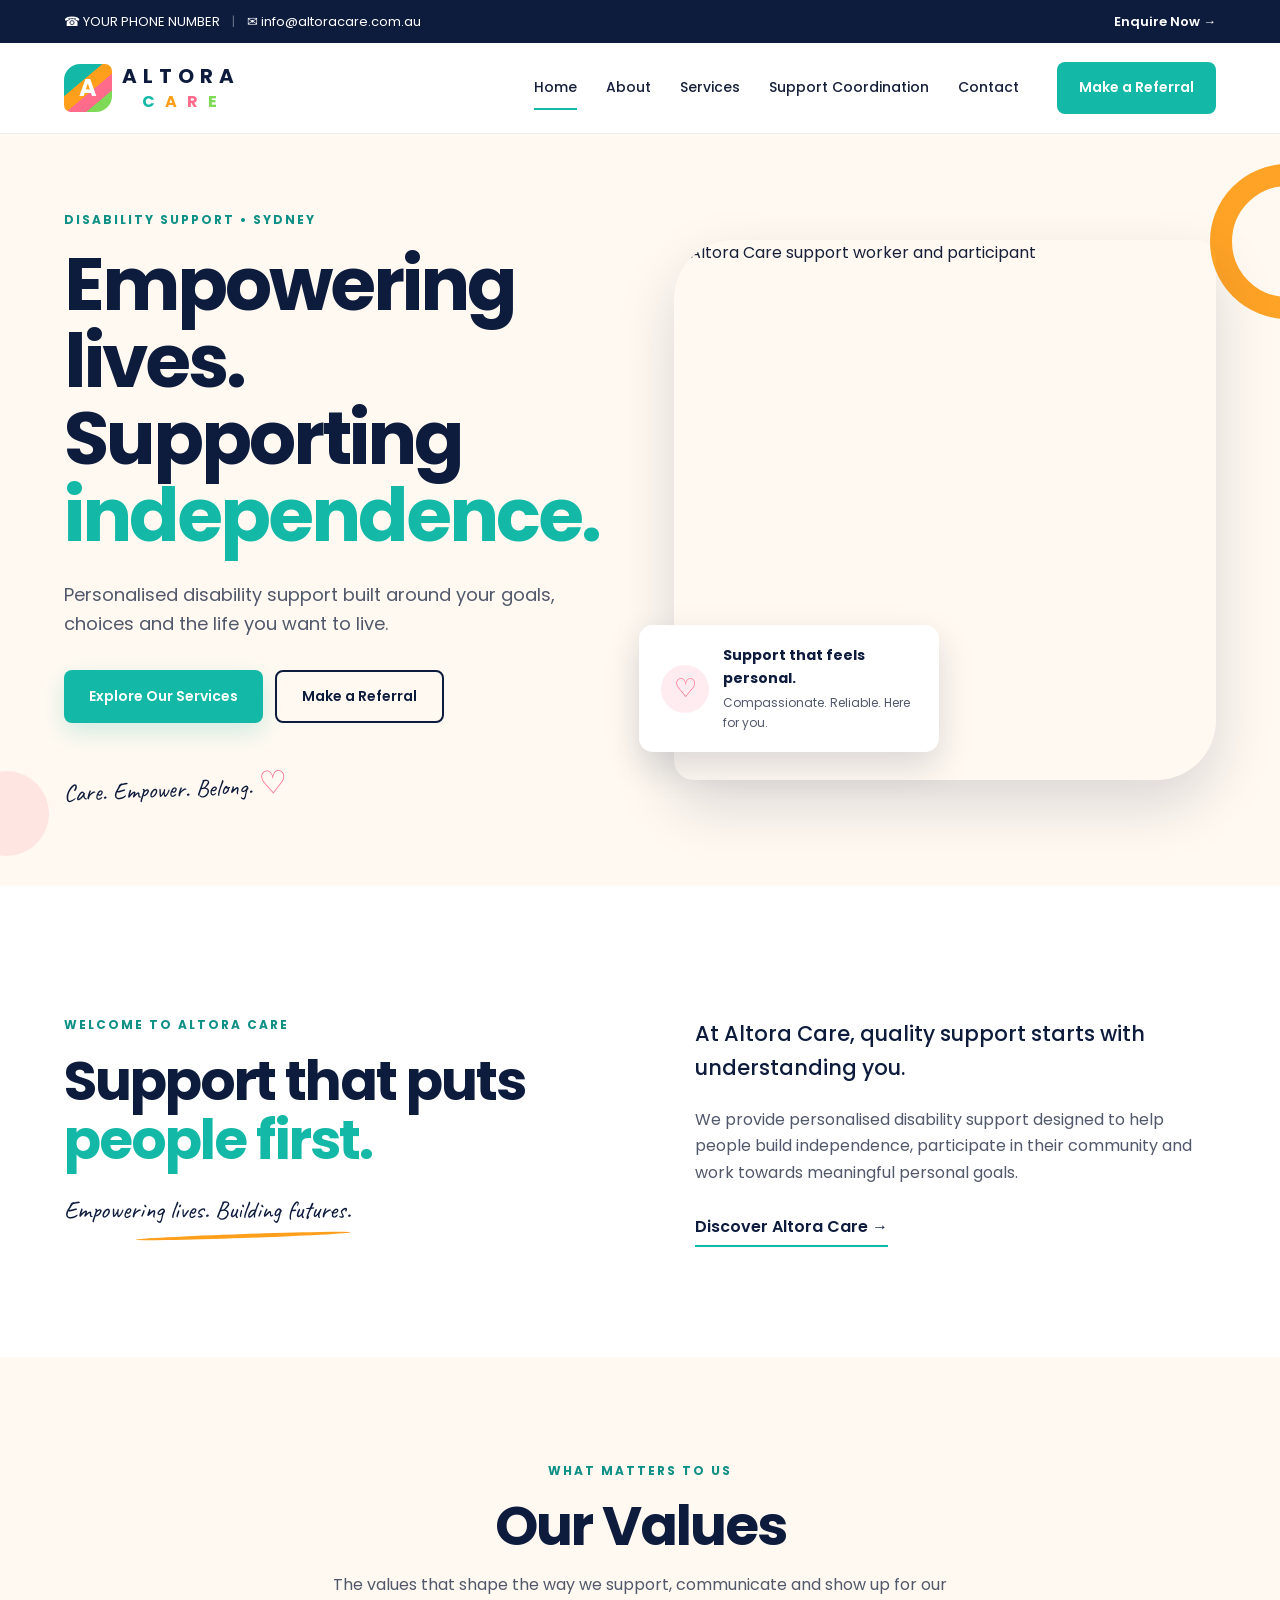
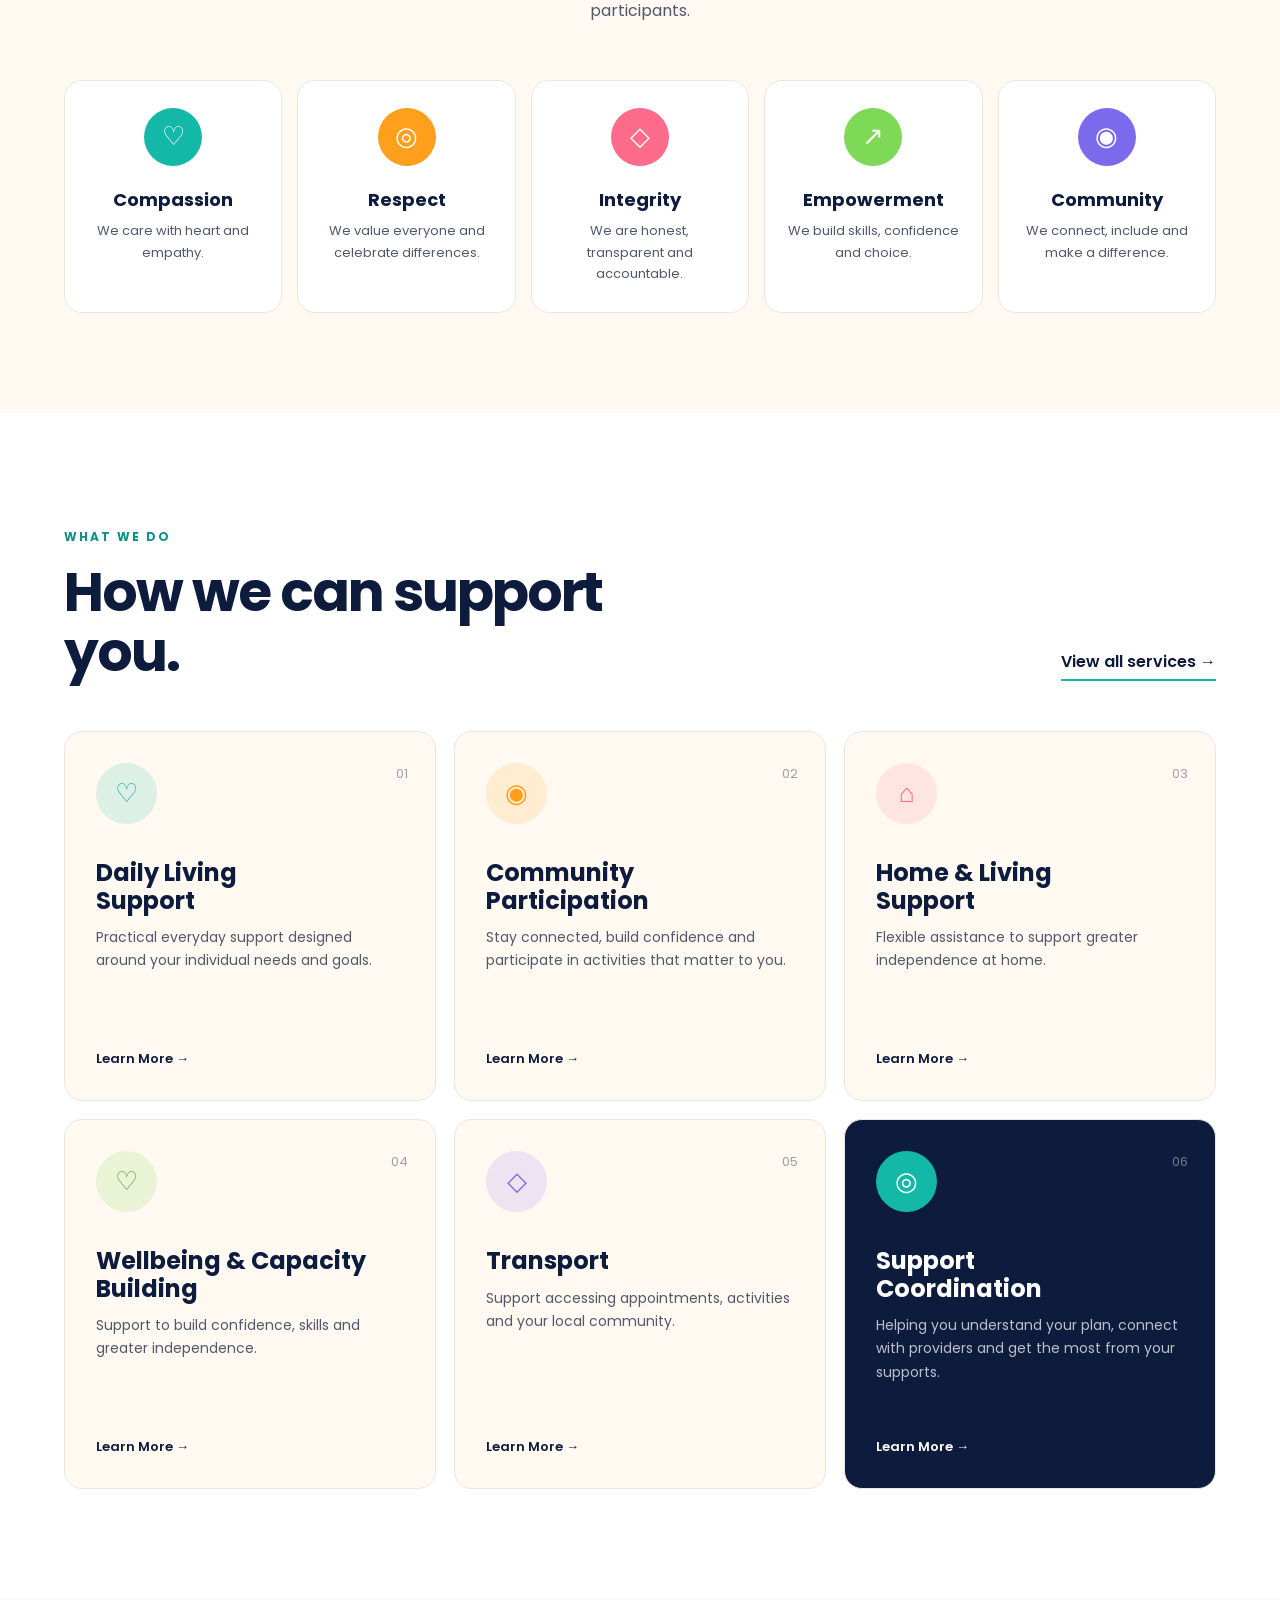
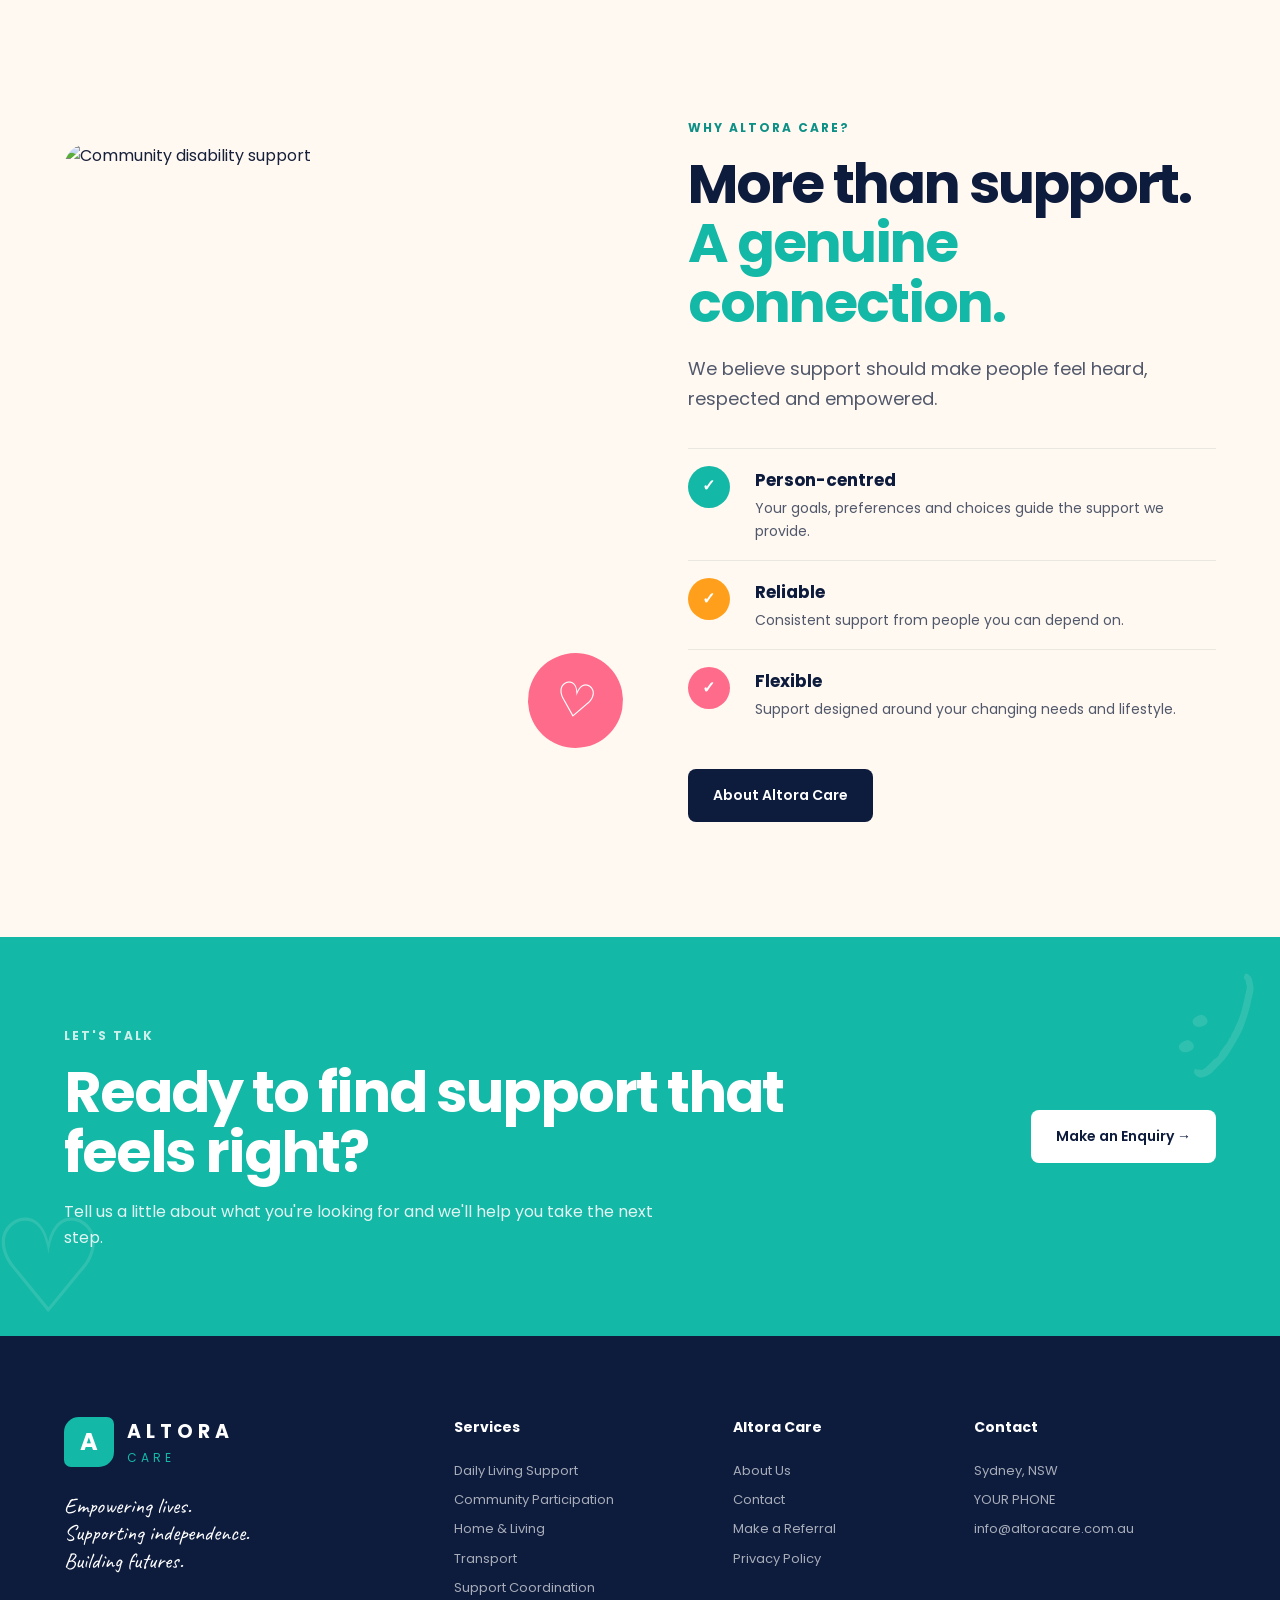
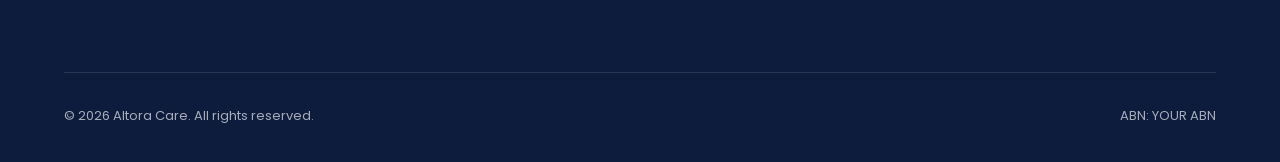
==== index.html @ 6ac8fba5 "Rename intex.html to index.html" ====
<!DOCTYPE html>
<html lang="en">
<head>
    <meta charset="UTF-8">
    <meta name="viewport" content="width=device-width, initial-scale=1.0">

    <title>Altora Care | Disability Support Sydney</title>

    <meta name="description"
          content="Altora Care provides personalised disability support, community participation, daily living support and Support Coordination across Sydney.">

    <link rel="preconnect" href="https://fonts.googleapis.com">
    <link rel="preconnect" href="https://fonts.gstatic.com" crossorigin>

    <link href="https://fonts.googleapis.com/css2?family=Caveat:wght@500;600&family=Poppins:wght@400;500;600;700&display=swap"
          rel="stylesheet">

    <link rel="stylesheet" href="css/style.css">
</head>

<body>

<!-- TOP BAR -->
<div class="topbar">
    <div class="container topbar-inner">

        <div class="top-contact">
            <a href="tel:YOURNUMBER">
                ☎ YOUR PHONE NUMBER
            </a>

            <span>|</span>

            <a href="mailto:info@altoracare.com.au">
                ✉ info@altoracare.com.au
            </a>
        </div>

        <a href="contact.html" class="top-enquire">
            Enquire Now →
        </a>

    </div>
</div>


<!-- NAVIGATION -->
<header class="header">

    <div class="container navigation">

        <a href="index.html" class="brand">

            <!-- Replace this text with your PNG logo later -->

            <div class="brand-symbol">A</div>

            <div class="brand-text">
                <strong>ALTORA</strong>

                <span>
                    <b>C</b><b>A</b><b>R</b><b>E</b>
                </span>
            </div>

        </a>


        <nav class="nav-links">

            <a class="active" href="index.html">
                Home
            </a>

            <a href="about.html">
                About
            </a>

            <a href="services.html">
                Services
            </a>

            <a href="support-coordination.html">
                Support Coordination
            </a>

            <a href="contact.html">
                Contact
            </a>

        </nav>


        <a href="contact.html" class="nav-cta">
            Make a Referral
        </a>

    </div>

</header>


<main>

<!-- HERO -->
<section class="hero">

    <div class="hero-shape hero-shape-orange"></div>
    <div class="hero-shape hero-shape-pink"></div>

    <div class="container hero-grid">

        <div class="hero-content">

            <div class="eyebrow">
                DISABILITY SUPPORT • SYDNEY
            </div>

            <h1>
                Empowering lives.<br>
                Supporting
                <span>independence.</span>
            </h1>

            <p class="hero-text">
                Personalised disability support built around
                your goals, choices and the life you want to live.
            </p>

            <div class="hero-actions">

                <a href="services.html"
                   class="button button-primary">
                    Explore Our Services
                </a>

                <a href="contact.html"
                   class="button button-secondary">
                    Make a Referral
                </a>

            </div>


            <div class="hero-note">
                Care. Empower. Belong.
                <span>♡</span>
            </div>

        </div>


        <div class="hero-image-wrap">

            <img src="images/hero.jpg"
                 class="hero-image"
                 alt="Altora Care support worker and participant">

            <div class="hero-card">

                <div class="mini-heart">
                    ♡
                </div>

                <div>
                    <strong>Support that feels personal.</strong>

                    <p>
                        Compassionate. Reliable.
                        Here for you.
                    </p>
                </div>

            </div>

        </div>

    </div>

</section>


<!-- INTRO -->
<section class="intro section">

    <div class="container intro-grid">

        <div class="intro-title">

            <span class="section-label">
                WELCOME TO ALTORA CARE
            </span>

            <h2>
                Support that puts
                <span>people first.</span>
            </h2>

            <div class="scribble">
                Empowering lives. Building futures.
            </div>

        </div>


        <div class="intro-copy">

            <p class="large-copy">
                At Altora Care, quality support starts
                with understanding you.
            </p>

            <p>
                We provide personalised disability support
                designed to help people build independence,
                participate in their community and work
                towards meaningful personal goals.
            </p>

            <a href="about.html" class="text-link">
                Discover Altora Care →
            </a>

        </div>

    </div>

</section>


<!-- VALUES -->
<section class="values">

    <div class="container">

        <div class="section-heading centered">

            <span class="section-label">
                WHAT MATTERS TO US
            </span>

            <h2>Our Values</h2>

            <p>
                The values that shape the way we support,
                communicate and show up for our participants.
            </p>

        </div>


        <div class="values-grid">

            <div class="value-card teal">

                <div class="value-icon">
                    ♡
                </div>

                <h3>Compassion</h3>

                <p>
                    We care with heart and empathy.
                </p>

            </div>


            <div class="value-card orange">

                <div class="value-icon">
                    ◎
                </div>

                <h3>Respect</h3>

                <p>
                    We value everyone and celebrate differences.
                </p>

            </div>


            <div class="value-card pink">

                <div class="value-icon">
                    ◇
                </div>

                <h3>Integrity</h3>

                <p>
                    We are honest, transparent and accountable.
                </p>

            </div>


            <div class="value-card green">

                <div class="value-icon">
                    ↗
                </div>

                <h3>Empowerment</h3>

                <p>
                    We build skills, confidence and choice.
                </p>

            </div>


            <div class="value-card purple">

                <div class="value-icon">
                    ◉
                </div>

                <h3>Community</h3>

                <p>
                    We connect, include and make a difference.
                </p>

            </div>

        </div>

    </div>

</section>


<!-- SERVICES -->
<section class="services section">

    <div class="container">

        <div class="section-heading services-heading">

            <div>

                <span class="section-label">
                    WHAT WE DO
                </span>

                <h2>
                    How we can support you.
                </h2>

            </div>


            <a href="services.html" class="text-link">
                View all services →
            </a>

        </div>


        <div class="service-grid">

            <!-- SERVICE 1 -->

            <a href="services.html"
               class="service-card">

                <div class="service-icon service-teal">
                    ♡
                </div>

                <div class="service-number">
                    01
                </div>

                <h3>
                    Daily Living<br>
                    Support
                </h3>

                <p>
                    Practical everyday support designed
                    around your individual needs and goals.
                </p>

                <span class="learn">
                    Learn More →
                </span>

            </a>


            <!-- SERVICE 2 -->

            <a href="services.html"
               class="service-card">

                <div class="service-icon service-orange">
                    ◉
                </div>

                <div class="service-number">
                    02
                </div>

                <h3>
                    Community<br>
                    Participation
                </h3>

                <p>
                    Stay connected, build confidence and
                    participate in activities that matter to you.
                </p>

                <span class="learn">
                    Learn More →
                </span>

            </a>


            <!-- SERVICE 3 -->

            <a href="services.html"
               class="service-card">

                <div class="service-icon service-pink">
                    ⌂
                </div>

                <div class="service-number">
                    03
                </div>

                <h3>
                    Home & Living<br>
                    Support
                </h3>

                <p>
                    Flexible assistance to support greater
                    independence at home.
                </p>

                <span class="learn">
                    Learn More →
                </span>

            </a>


            <!-- SERVICE 4 -->

            <a href="services.html"
               class="service-card">

                <div class="service-icon service-green">
                    ♡
                </div>

                <div class="service-number">
                    04
                </div>

                <h3>
                    Wellbeing &
                    Capacity Building
                </h3>

                <p>
                    Support to build confidence, skills
                    and greater independence.
                </p>

                <span class="learn">
                    Learn More →
                </span>

            </a>


            <!-- SERVICE 5 -->

            <a href="services.html"
               class="service-card">

                <div class="service-icon service-purple">
                    ◇
                </div>

                <div class="service-number">
                    05
                </div>

                <h3>
                    Transport
                </h3>

                <p>
                    Support accessing appointments,
                    activities and your local community.
                </p>

                <span class="learn">
                    Learn More →
                </span>

            </a>


            <!-- SERVICE 6 -->

            <a href="support-coordination.html"
               class="service-card featured-service">

                <div class="service-icon featured-icon">
                    ◎
                </div>

                <div class="service-number">
                    06
                </div>

                <h3>
                    Support<br>
                    Coordination
                </h3>

                <p>
                    Helping you understand your plan,
                    connect with providers and get the most
                    from your supports.
                </p>

                <span class="learn">
                    Learn More →
                </span>

            </a>

        </div>

    </div>

</section>


<!-- WHY ALTORA -->
<section class="why-altora">

    <div class="container why-grid">

        <div class="why-photo">

            <img src="images/support.jpg"
                 alt="Community disability support">

            <div class="photo-decoration">
                ♡
            </div>

        </div>


        <div class="why-copy">

            <span class="section-label">
                WHY ALTORA CARE?
            </span>

            <h2>
                More than support.
                <span>A genuine connection.</span>
            </h2>

            <p class="why-lead">
                We believe support should make people feel
                heard, respected and empowered.
            </p>


            <div class="why-list">

                <div class="why-item">

                    <div class="check teal-bg">
                        ✓
                    </div>

                    <div>
                        <h3>Person-centred</h3>

                        <p>
                            Your goals, preferences and choices
                            guide the support we provide.
                        </p>
                    </div>

                </div>


                <div class="why-item">

                    <div class="check orange-bg">
                        ✓
                    </div>

                    <div>
                        <h3>Reliable</h3>

                        <p>
                            Consistent support from people
                            you can depend on.
                        </p>
                    </div>

                </div>


                <div class="why-item">

                    <div class="check pink-bg">
                        ✓
                    </div>

                    <div>
                        <h3>Flexible</h3>

                        <p>
                            Support designed around your
                            changing needs and lifestyle.
                        </p>
                    </div>

                </div>

            </div>


            <a href="about.html"
               class="button button-navy">
                About Altora Care
            </a>

        </div>

    </div>

</section>


<!-- CTA -->
<section class="cta">

    <div class="cta-decoration decoration-left">
        ♡
    </div>

    <div class="cta-decoration decoration-right">
        :)
    </div>

    <div class="container cta-content">

        <div>

            <span class="section-label light-label">
                LET'S TALK
            </span>

            <h2>
                Ready to find support
                that feels right?
            </h2>

            <p>
                Tell us a little about what you're looking for
                and we'll help you take the next step.
            </p>

        </div>


        <a href="contact.html"
           class="button button-white">
            Make an Enquiry →
        </a>

    </div>

</section>

</main>


<!-- FOOTER -->
<footer class="footer">

    <div class="container">


        <div class="footer-grid">


            <div class="footer-brand">

                <div class="footer-altora">

                    <div class="footer-symbol">
                        A
                    </div>

                    <div>
                        <strong>ALTORA</strong>
                        <span>CARE</span>
                    </div>

                </div>

                <p class="footer-message">
                    Empowering lives.<br>
                    Supporting independence.<br>
                    Building futures.
                </p>

            </div>


            <div class="footer-column">

                <h4>Services</h4>

                <a href="services.html">
                    Daily Living Support
                </a>

                <a href="services.html">
                    Community Participation
                </a>

                <a href="services.html">
                    Home & Living
                </a>

                <a href="services.html">
                    Transport
                </a>

                <a href="support-coordination.html">
                    Support Coordination
                </a>

            </div>


            <div class="footer-column">

                <h4>Altora Care</h4>

                <a href="about.html">
                    About Us
                </a>

                <a href="contact.html">
                    Contact
                </a>

                <a href="contact.html">
                    Make a Referral
                </a>

                <a href="privacy.html">
                    Privacy Policy
                </a>

            </div>


            <div class="footer-column">

                <h4>Contact</h4>

                <p>
                    Sydney, NSW
                </p>

                <a href="tel:YOURNUMBER">
                    YOUR PHONE
                </a>

                <a href="mailto:info@altoracare.com.au">
                    info@altoracare.com.au
                </a>

            </div>


        </div>


        <div class="footer-bottom">

            <p>
                © 2026 Altora Care.
                All rights reserved.
            </p>

            <p>
                ABN: YOUR ABN
            </p>

        </div>

    </div>

</footer>

</body>
</html>
---- css/style.css ----
/* =========================================
   ALTORA CARE WEBSITE
   Brand Colours
   ========================================= */

:root {

    --teal: #14B8A6;
    --teal-dark: #0E9086;

    --navy: #0D1B3D;
    --navy-soft: #17284E;

    --orange: #FF9F1C;
    --pink: #FF6B8A;
    --green: #7ED957;
    --purple: #7C6AED;

    --cream: #FFF9F1;
    --cream-dark: #F7F0E6;

    --white: #FFFFFF;

    --text: #17203A;
    --body-text: #51586B;

    --border: #EAE7E0;

}


/* =========================================
   RESET
   ========================================= */

* {
    box-sizing: border-box;
}

html {
    scroll-behavior: smooth;
}

body {
    margin: 0;

    font-family: "Poppins", sans-serif;

    color: var(--text);

    background: var(--white);

    line-height: 1.65;

    -webkit-font-smoothing: antialiased;
}


img {
    max-width: 100%;
    display: block;
}


a {
    color: inherit;
}


.container {

    width: min(1180px, 90%);

    margin-left: auto;
    margin-right: auto;

}


/* =========================================
   TOP BAR
   ========================================= */

.topbar {

    background: var(--navy);

    color: white;

    font-size: 13px;

}


.topbar-inner {

    min-height: 43px;

    display: flex;

    align-items: center;

    justify-content: space-between;

}


.top-contact {

    display: flex;

    align-items: center;

    gap: 12px;

}


.topbar a {

    color: white;

    text-decoration: none;

}


.top-contact span {

    opacity: 0.35;

}


.top-enquire {

    font-weight: 600;

}


/* =========================================
   HEADER
   ========================================= */

.header {

    background: rgba(255,255,255,0.98);

    position: sticky;

    top: 0;

    z-index: 100;

    border-bottom: 1px solid rgba(13,27,61,.07);

}


.navigation {

    height: 90px;

    display: flex;

    align-items: center;

    gap: 38px;

}


/* BRAND */

.brand {

    display: flex;

    align-items: center;

    gap: 10px;

    text-decoration: none;

}


.brand-symbol {

    width: 48px;

    height: 48px;

    border-radius: 16px 7px 16px 7px;

    background:

        linear-gradient(
            140deg,

            var(--teal) 0%,
            var(--teal) 36%,

            var(--orange) 37%,
            var(--orange) 56%,

            var(--pink) 57%,
            var(--pink) 75%,

            var(--green) 76%
        );

    color: white;

    display: flex;

    align-items: center;

    justify-content: center;

    font-size: 24px;

    font-weight: 700;

}


.brand-text {

    display: flex;

    flex-direction: column;

    line-height: 1;

}


.brand-text strong {

    color: var(--navy);

    letter-spacing: 6px;

    font-size: 20px;

}


.brand-text span {

    display: flex;

    justify-content: center;

    gap: 7px;

    margin-top: 8px;

    letter-spacing: 3px;

    font-weight: 700;

}


.brand-text span b:nth-child(1) {
    color: var(--teal);
}

.brand-text span b:nth-child(2) {
    color: var(--orange);
}

.brand-text span b:nth-child(3) {
    color: var(--pink);
}

.brand-text span b:nth-child(4) {
    color: var(--green);
}


/* NAVIGATION */

.nav-links {

    margin-left: auto;

    display: flex;

    align-items: center;

    gap: 29px;

}


.nav-links a {

    text-decoration: none;

    font-size: 14px;

    font-weight: 500;

    position: relative;

}


.nav-links a::after {

    content: "";

    position: absolute;

    left: 0;

    right: 100%;

    bottom: -10px;

    height: 2px;

    background: var(--teal);

    transition: .25s;

}


.nav-links a:hover::after,
.nav-links .active::after {

    right: 0;

}


.nav-cta {

    background: var(--teal);

    color: white;

    padding: 14px 22px;

    border-radius: 8px;

    text-decoration: none;

    font-size: 14px;

    font-weight: 600;

    transition: .2s;

}


.nav-cta:hover {

    background: var(--teal-dark);

    transform: translateY(-2px);

}


/* =========================================
   HERO
   ========================================= */

.hero {

    background: var(--cream);

    padding: 72px 0;

    position: relative;

    overflow: hidden;

}


.hero-grid {

    display: grid;

    grid-template-columns: .92fr 1.08fr;

    gap: 75px;

    align-items: center;

}


.eyebrow,
.section-label {

    color: var(--teal-dark);

    font-size: 12px;

    letter-spacing: 2px;

    font-weight: 700;

    display: inline-block;

    margin-bottom: 16px;

}


.hero h1 {

    margin: 0;

    font-size: clamp(48px, 5.8vw, 76px);

    line-height: 1.04;

    letter-spacing: -3px;

    color: var(--navy);

    font-weight: 700;

}


.hero h1 span {

    color: var(--teal);

}


.hero-text {

    margin: 25px 0 31px;

    max-width: 560px;

    font-size: 18px;

    color: var(--body-text);

}


.hero-actions {

    display: flex;

    align-items: center;

    flex-wrap: wrap;

    gap: 12px;

}


.button {

    min-height: 53px;

    padding: 0 25px;

    display: inline-flex;

    align-items: center;

    justify-content: center;

    border-radius: 8px;

    text-decoration: none;

    font-size: 14px;

    font-weight: 600;

    transition:

        transform .2s,
        background .2s,
        box-shadow .2s;

}


.button:hover {

    transform: translateY(-2px);

}


.button-primary {

    background: var(--teal);

    color: white;

    box-shadow:
        0 9px 23px rgba(20,184,166,.20);

}


.button-primary:hover {
    background: var(--teal-dark);
}


.button-secondary {

    border: 2px solid var(--navy);

    color: var(--navy);

}


.button-secondary:hover {

    background: var(--navy);

    color: white;

}


.hero-note {

    font-family: "Caveat", cursive;

    color: var(--navy);

    font-size: 24px;

    margin-top: 38px;

    transform: rotate(-2deg);

    display: inline-block;

}


.hero-note span {

    color: var(--pink);

    font-size: 32px;

}


/* HERO IMAGE */

.hero-image-wrap {

    position: relative;

}


.hero-image {

    width: 100%;

    height: 540px;

    object-fit: cover;

    border-radius:

        60px 20px 60px 20px;

    box-shadow:

        0 25px 60px
        rgba(13,27,61,.15);

}


.hero-card {

    position: absolute;

    left: -35px;

    bottom: 28px;

    background: white;

    padding: 19px 22px;

    border-radius: 14px;

    box-shadow:
        0 14px 35px
        rgba(13,27,61,.15);

    display: flex;

    align-items: center;

    gap: 14px;

    max-width: 300px;

}


.mini-heart {

    flex: 0 0 48px;

    width: 48px;

    height: 48px;

    background: rgba(255,107,138,.13);

    color: var(--pink);

    border-radius: 50%;

    display: flex;

    align-items: center;

    justify-content: center;

    font-size: 26px;

}


.hero-card strong {

    display: block;

    color: var(--navy);

    font-size: 14px;

}


.hero-card p {

    margin: 3px 0 0;

    color: var(--body-text);

    font-size: 12px;

}


/* HERO DECORATIONS */

.hero-shape {

    position: absolute;

    border-radius: 50%;

    opacity: .95;

}


.hero-shape-orange {

    width: 155px;

    height: 155px;

    right: -85px;

    top: 30px;

    border: 22px solid var(--orange);

}


.hero-shape-pink {

    width: 85px;

    height: 85px;

    left: -36px;

    bottom: 30px;

    background: var(--pink);

    opacity: .14;

}


/* =========================================
   COMMON SECTIONS
   ========================================= */

.section {

    padding: 110px 0;

}


.section-heading h2,
.intro h2,
.why-copy h2 {

    margin: 0;

    font-size: clamp(38px, 4.5vw, 55px);

    line-height: 1.08;

    letter-spacing: -2px;

    color: var(--navy);

}


.section-heading p {

    color: var(--body-text);

}


/* =========================================
   INTRO
   ========================================= */

.intro {

    background: white;

}


.intro-grid {

    display: grid;

    grid-template-columns: 1fr 1fr;

    gap: 110px;

    align-items: center;

}


.intro h2 span {

    color: var(--teal);

}


.scribble {

    font-family: "Caveat", cursive;

    font-size: 25px;

    color: var(--navy);

    margin-top: 20px;

    display: inline-block;

    position: relative;

}


.scribble::after {

    content: "";

    height: 4px;

    position: absolute;

    left: 25%;

    right: 0;

    bottom: -7px;

    border-radius: 50%;

    background: var(--orange);

    transform: rotate(-2deg);

}


.intro-copy {

    font-size: 16px;

    color: var(--body-text);

}


.large-copy {

    font-size: 21px;

    color: var(--navy);

    font-weight: 500;

}


.text-link {

    display: inline-block;

    text-decoration: none;

    color: var(--navy);

    font-weight: 600;

    padding-bottom: 4px;

    border-bottom: 2px solid var(--teal);

    margin-top: 12px;

}


/* =========================================
   VALUES
   ========================================= */

.values {

    background: var(--cream);

    padding: 100px 0;

}


.centered {

    text-align: center;

    max-width: 670px;

    margin: 0 auto 55px;

}


.centered h2 {

    margin-bottom: 16px;

}


.values-grid {

    display: grid;

    grid-template-columns:
        repeat(5, 1fr);

    gap: 15px;

}


.value-card {

    background: white;

    border-radius: 18px;

    padding: 27px 22px;

    text-align: center;

    transition: .25s;

    border: 1px solid var(--border);

}


.value-card:hover {

    transform: translateY(-7px);

    box-shadow:
        0 20px 38px
        rgba(13,27,61,.08);

}


.value-icon {

    margin: 0 auto 19px;

    width: 58px;

    height: 58px;

    border-radius: 50%;

    display: flex;

    align-items: center;

    justify-content: center;

    font-size: 26px;

    color: white;

}


.value-card h3 {

    color: var(--navy);

    margin: 0 0 6px;

    font-size: 18px;

}


.value-card p {

    margin: 0;

    color: var(--body-text);

    font-size: 13px;

}


.teal .value-icon {
    background: var(--teal);
}

.orange .value-icon {
    background: var(--orange);
}

.pink .value-icon {
    background: var(--pink);
}

.green .value-icon {
    background: var(--green);
}

.purple .value-icon {
    background: var(--purple);
}


/* =========================================
   SERVICES
   ========================================= */

.services {

    background: white;

}


.services-heading {

    display: flex;

    align-items: flex-end;

    justify-content: space-between;

    margin-bottom: 50px;

}


.services-heading > div {

    max-width: 650px;

}


.service-grid {

    display: grid;

    grid-template-columns:
        repeat(3, 1fr);

    gap: 18px;

}


.service-card {

    position: relative;

    min-height: 370px;

    padding: 31px;

    border-radius: 18px;

    border: 1px solid var(--border);

    background: var(--cream);

    text-decoration: none;

    display: flex;

    flex-direction: column;

    transition: .25s;

    overflow: hidden;

}


.service-card:hover {

    transform: translateY(-6px);

    box-shadow:
        0 21px 42px
        rgba(13,27,61,.09);

}


.service-icon {

    width: 61px;

    height: 61px;

    border-radius: 50%;

    display: flex;

    align-items: center;

    justify-content: center;

    font-size: 26px;

}


.service-teal {

    background:
        rgba(20,184,166,.14);

    color: var(--teal);

}


.service-orange {

    background:
        rgba(255,159,28,.15);

    color: var(--orange);

}


.service-pink {

    background:
        rgba(255,107,138,.14);

    color: var(--pink);

}


.service-green {

    background:
        rgba(126,217,87,.17);

    color: #5BAA37;

}


.service-purple {

    background:
        rgba(124,106,237,.14);

    color: var(--purple);

}


.service-number {

    position: absolute;

    right: 27px;

    top: 31px;

    color: var(--navy);

    opacity: .4;

    font-size: 13px;

}


.service-card h3 {

    margin: 35px 0 12px;

    color: var(--navy);

    font-size: 24px;

    line-height: 1.15;

}


.service-card p {

    font-size: 14px;

    color: var(--body-text);

    margin: 0;

}


.learn {

    margin-top: auto;

    padding-top: 30px;

    color: var(--navy);

    font-size: 13px;

    font-weight: 600;

}


.featured-service {

    background: var(--navy);

    color: white;

}


.featured-service h3,
.featured-service .learn {

    color: white;

}


.featured-service p {

    color:
        rgba(255,255,255,.72);

}


.featured-service .service-number {

    color: white;

}


.featured-icon {

    color: white;

    background: var(--teal);

}


/* =========================================
   WHY ALTORA
   ========================================= */

.why-altora {

    padding: 115px 0;

    background: var(--cream);

}


.why-grid {

    display: grid;

    grid-template-columns: 1fr 1fr;

    gap: 95px;

    align-items: center;

}


.why-photo {

    position: relative;

}


.why-photo img {

    width: 100%;

    height: 650px;

    object-fit: cover;

    border-radius:

        25px 70px 25px 70px;

}


.photo-decoration {

    position: absolute;

    right: -30px;

    bottom: 45px;

    width: 95px;

    height: 95px;

    background: var(--pink);

    color: white;

    border-radius: 50%;

    display: flex;

    align-items: center;

    justify-content: center;

    font-size: 47px;

    transform: rotate(10deg);

}


.why-copy h2 span {

    color: var(--teal);

}


.why-lead {

    color: var(--body-text);

    font-size: 18px;

    margin: 22px 0 34px;

}


.why-list {

    margin-bottom: 31px;

}


.why-item {

    display: grid;

    grid-template-columns: 50px 1fr;

    gap: 17px;

    padding: 17px 0;

    border-top: 1px solid var(--border);

}


.check {

    width: 42px;

    height: 42px;

    border-radius: 50%;

    color: white;

    display: flex;

    align-items: center;

    justify-content: center;

    font-weight: 700;

}


.teal-bg {
    background: var(--teal);
}

.orange-bg {
    background: var(--orange);
}

.pink-bg {
    background: var(--pink);
}


.why-item h3 {

    margin: 0;

    font-size: 17px;

    color: var(--navy);

}


.why-item p {

    margin: 3px 0 0;

    color: var(--body-text);

    font-size: 14px;

}


.button-navy {

    background: var(--navy);

    color: white;

}


/* =========================================
   CTA
   ========================================= */

.cta {

    position: relative;

    overflow: hidden;

    background: var(--teal);

    color: white;

    padding: 85px 0;

}


.cta-content {

    position: relative;

    z-index: 2;

    display: flex;

    align-items: center;

    justify-content: space-between;

    gap: 65px;

}


.cta-content > div {

    max-width: 760px;

}


.light-label {

    color: rgba(255,255,255,.78);

}


.cta h2 {

    font-size:
        clamp(38px, 5vw, 57px);

    letter-spacing: -2px;

    line-height: 1.06;

    margin: 0;

}


.cta p {

    max-width: 590px;

    margin-bottom: 0;

    opacity: .88;

}


.button-white {

    flex-shrink: 0;

    background: white;

    color: var(--navy);

}


.cta-decoration {

    position: absolute;

    font-family: "Caveat", cursive;

    font-size: 130px;

    color: rgba(255,255,255,.12);

}


.decoration-left {

    left: -10px;

    bottom: -40px;

}


.decoration-right {

    right: 3%;

    top: -25px;

    transform: rotate(10deg);

}


/* =========================================
   FOOTER
   ========================================= */

.footer {

    padding: 80px 0 28px;

    background: var(--navy);

    color: white;

    position: relative;

    overflow: hidden;

}


.footer-grid {

    display: grid;

    grid-template-columns:
        1.8fr 1.2fr 1fr 1.3fr;

    gap: 55px;

}


.footer-altora {

    display: flex;

    gap: 13px;

    align-items: center;

}


.footer-symbol {

    background: var(--teal);

    width: 50px;

    height: 50px;

    border-radius: 15px 7px 15px 7px;

    display: grid;

    place-items: center;

    font-weight: 700;

    font-size: 24px;

}


.footer-altora > div:last-child {

    display: flex;

    flex-direction: column;

}


.footer-altora strong {

    letter-spacing: 5px;

    font-size: 19px;

}


.footer-altora span {

    color: var(--teal);

    letter-spacing: 4px;

    font-size: 12px;

}


.footer-message {

    font-family: "Caveat", cursive;

    font-size: 22px !important;

    line-height: 1.25;

    color: white !important;

    margin-top: 25px !important;

}


.footer h4 {

    margin: 0 0 20px;

    font-size: 14px;

    color: white;

}


.footer a,
.footer p {

    display: block;

    margin: 8px 0;

    text-decoration: none;

    color:
        rgba(255,255,255,.64);

    font-size: 13px;

}


.footer a:hover {

    color: var(--teal);

}


.footer-bottom {

    border-top:
        1px solid
        rgba(255,255,255,.11);

    margin-top: 65px;

    padding-top: 24px;

    display: flex;

    justify-content: space-between;

}


/* =========================================
   TABLET
   ========================================= */

@media (max-width: 1050px) {

    .nav-links {
        display: none;
    }


    .hero-grid {

        grid-template-columns: 1fr 1fr;

        gap: 40px;

    }


    .hero h1 {

        font-size: 52px;

    }


    .values-grid {

        grid-template-columns:
            repeat(3, 1fr);

    }


    .footer-grid {

        grid-template-columns:
            repeat(2, 1fr);

    }

}


/* =========================================
   MOBILE
   ========================================= */

@media (max-width: 760px) {


    .topbar {
        display: none;
    }


    .navigation {
        height: 75px;
    }


    .brand-text strong {
        font-size: 16px;
    }


    .brand-symbol {

        width: 42px;
        height: 42px;

    }


    .nav-cta {

        font-size: 12px;

        padding: 11px 13px;

    }


    .hero {

        padding: 55px 0 75px;

    }


    .hero-grid {

        grid-template-columns: 1fr;

        gap: 45px;

    }


    .hero h1 {

        font-size: 47px;

        letter-spacing: -2px;

    }


    .hero-image {

        height: 430px;

    }


    .hero-card {

        left: 15px;

        right: 15px;

        bottom: -25px;

    }


    .section {

        padding: 80px 0;

    }


    .intro-grid {

        grid-template-columns: 1fr;

        gap: 35px;

    }


    .values-grid {

        grid-template-columns:
            repeat(2, 1fr);

    }


    .services-heading {

        flex-direction: column;

        align-items: flex-start;

        gap: 20px;

    }


    .service-grid {

        grid-template-columns: 1fr;

    }


    .service-card {

        min-height: 325px;

    }


    .why-grid {

        grid-template-columns: 1fr;

        gap: 55px;

    }


    .why-photo img {

        height: 470px;

    }


    .photo-decoration {

        right: 10px;

    }


    .cta-content {

        flex-direction: column;

        align-items: flex-start;

        gap: 30px;

    }


    .footer-grid {

        grid-template-columns: 1fr 1fr;

        gap: 40px;

    }


    .footer-bottom {

        flex-direction: column;

        gap: 5px;

    }

}


/* =========================================
   SMALL MOBILE
   ========================================= */

@media (max-width: 500px) {


    .brand-text {

        display: none;

    }


    .hero-actions {

        flex-direction: column;

        align-items: stretch;

    }


    .button {

        width: 100%;

    }


    .values-grid {

        grid-template-columns: 1fr;

    }


    .footer-grid {

        grid-template-columns: 1fr;

    }

}
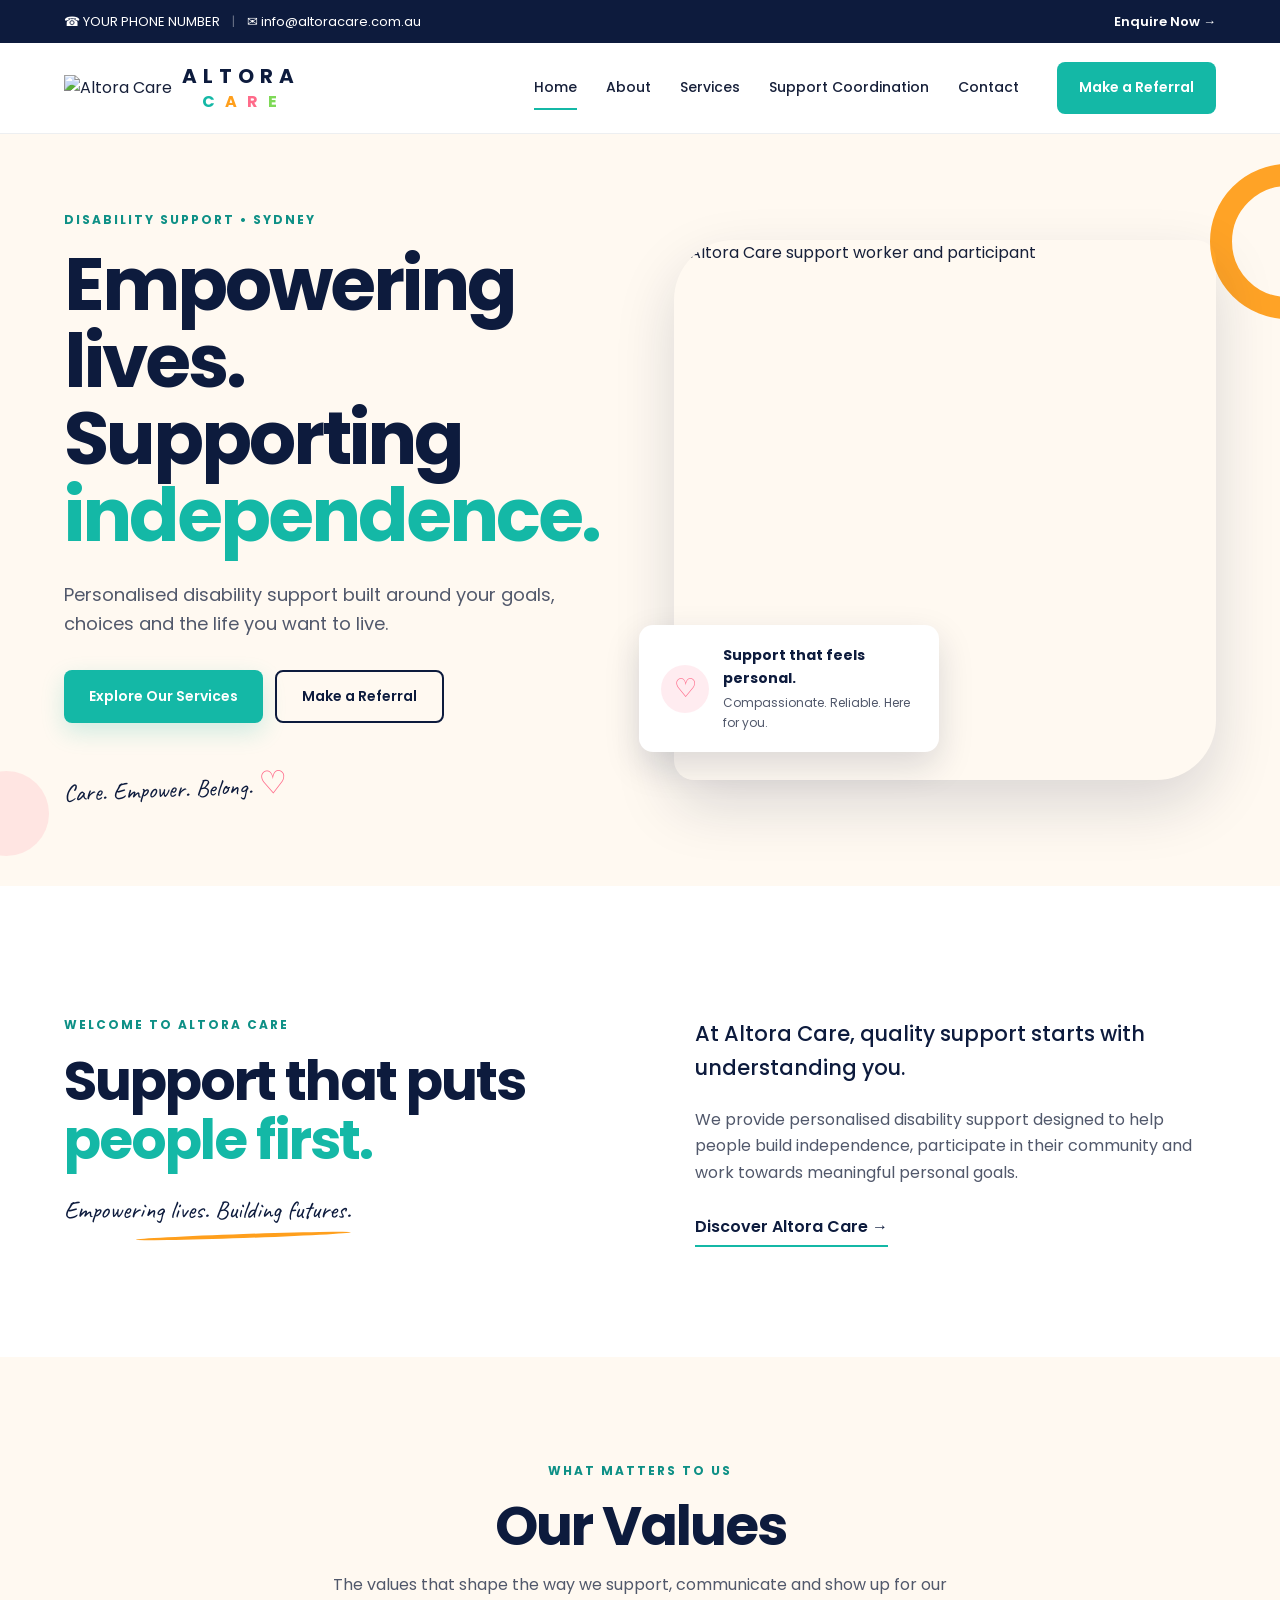
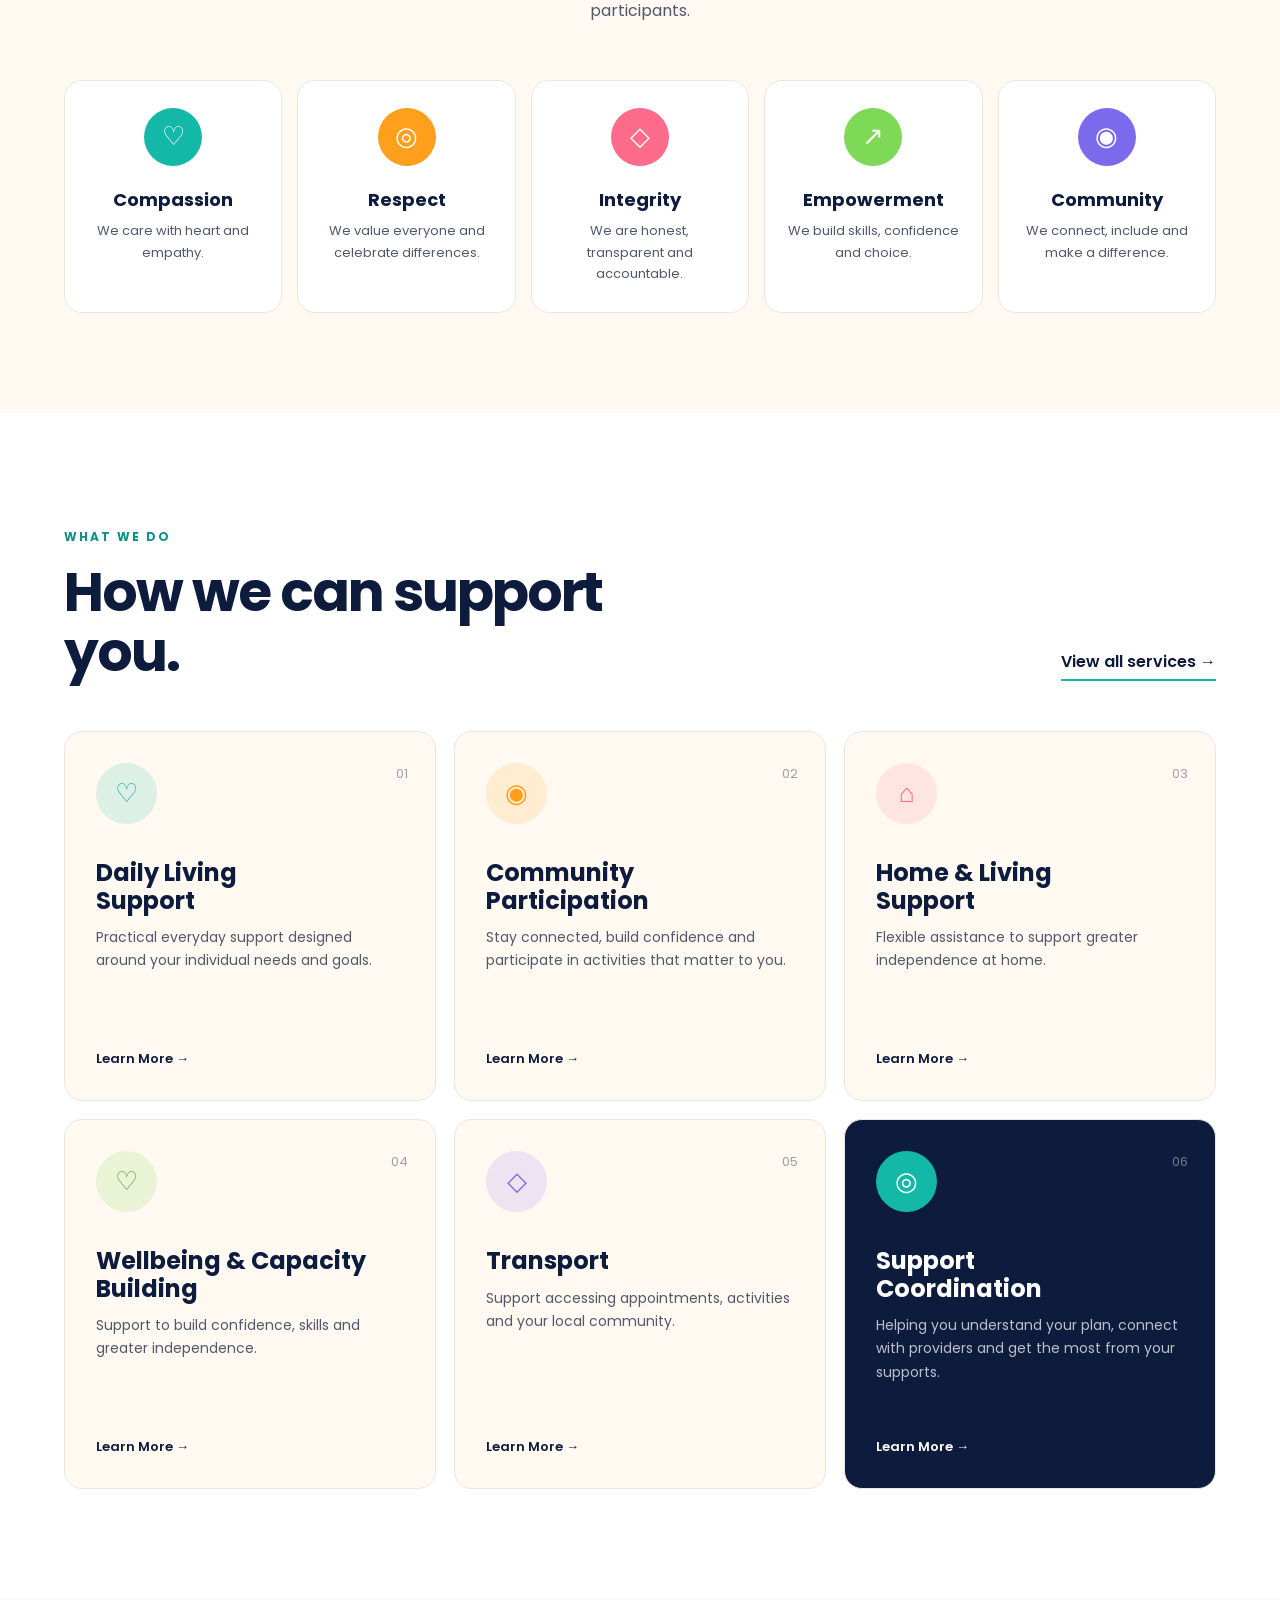
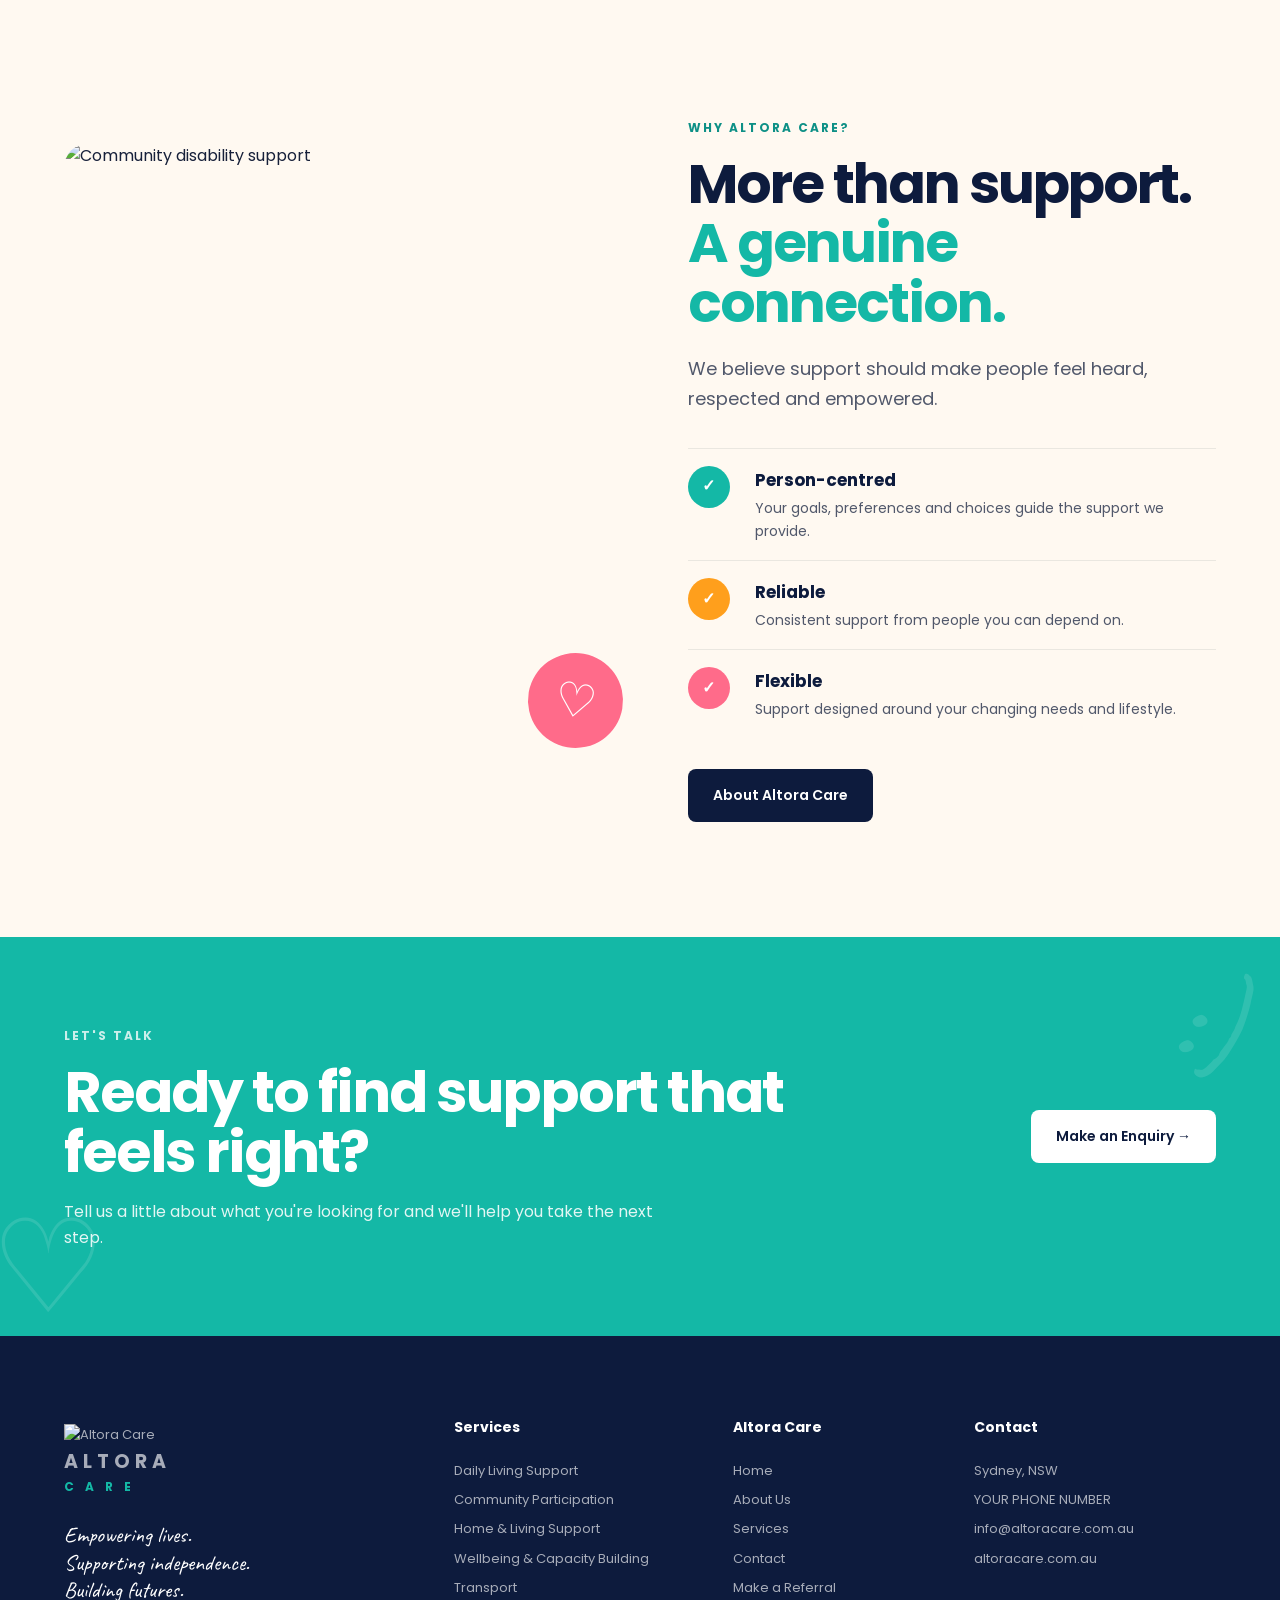
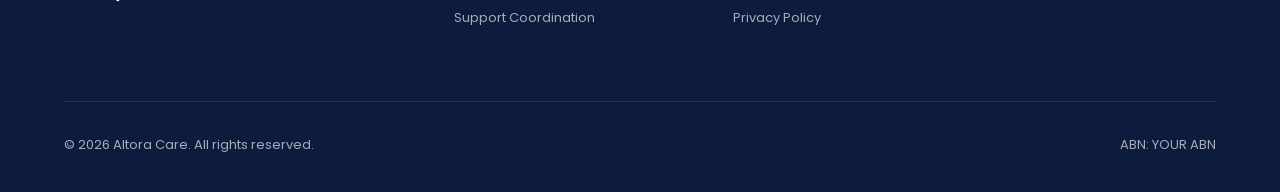
==== commit 553af574: "Update index.html" ====
--- a/index.html
+++ b/index.html
@@ -25,6 +25,7 @@
     <div class="container topbar-inner">
 
         <div class="top-contact">
+
             <a href="tel:YOURNUMBER">
                 ☎ YOUR PHONE NUMBER
             </a>
@@ -34,6 +35,7 @@
             <a href="mailto:info@altoracare.com.au">
                 ✉ info@altoracare.com.au
             </a>
+
         </div>
 
         <a href="contact.html" class="top-enquire">
@@ -44,23 +46,30 @@
 </div>
 
 
-<!-- NAVIGATION -->
+<!-- HEADER -->
 <header class="header">
 
     <div class="container navigation">
 
         <a href="index.html" class="brand">
 
-            <!-- Replace this text with your PNG logo later -->
-
-            <div class="brand-symbol">A</div>
+            <img
+                src="images/altora-logo.png"
+                alt="Altora Care"
+                class="altora-logo"
+            >
 
             <div class="brand-text">
+
                 <strong>ALTORA</strong>
 
                 <span>
-                    <b>C</b><b>A</b><b>R</b><b>E</b>
+                    <b>C</b>
+                    <b>A</b>
+                    <b>R</b>
+                    <b>E</b>
                 </span>
+
             </div>
 
         </a>
@@ -141,7 +150,6 @@
 
             </div>
 
-
             <div class="hero-note">
                 Care. Empower. Belong.
                 <span>♡</span>
@@ -163,11 +171,12 @@
                 </div>
 
                 <div>
-                    <strong>Support that feels personal.</strong>
+                    <strong>
+                        Support that feels personal.
+                    </strong>
 
                     <p>
-                        Compassionate. Reliable.
-                        Here for you.
+                        Compassionate. Reliable. Here for you.
                     </p>
                 </div>
 
@@ -253,9 +262,7 @@
 
             <div class="value-card teal">
 
-                <div class="value-icon">
-                    ♡
-                </div>
+                <div class="value-icon">♡</div>
 
                 <h3>Compassion</h3>
 
@@ -268,9 +275,7 @@
 
             <div class="value-card orange">
 
-                <div class="value-icon">
-                    ◎
-                </div>
+                <div class="value-icon">◎</div>
 
                 <h3>Respect</h3>
 
@@ -283,9 +288,7 @@
 
             <div class="value-card pink">
 
-                <div class="value-icon">
-                    ◇
-                </div>
+                <div class="value-icon">◇</div>
 
                 <h3>Integrity</h3>
 
@@ -298,9 +301,7 @@
 
             <div class="value-card green">
 
-                <div class="value-icon">
-                    ↗
-                </div>
+                <div class="value-icon">↗</div>
 
                 <h3>Empowerment</h3>
 
@@ -313,9 +314,7 @@
 
             <div class="value-card purple">
 
-                <div class="value-icon">
-                    ◉
-                </div>
+                <div class="value-icon">◉</div>
 
                 <h3>Community</h3>
 
@@ -351,7 +350,6 @@
 
             </div>
 
-
             <a href="services.html" class="text-link">
                 View all services →
             </a>
@@ -360,8 +358,6 @@
 
 
         <div class="service-grid">
-
-            <!-- SERVICE 1 -->
 
             <a href="services.html"
                class="service-card">
@@ -391,8 +387,6 @@
             </a>
 
 
-            <!-- SERVICE 2 -->
-
             <a href="services.html"
                class="service-card">
 
@@ -421,8 +415,6 @@
             </a>
 
 
-            <!-- SERVICE 3 -->
-
             <a href="services.html"
                class="service-card">
 
@@ -451,8 +443,6 @@
             </a>
 
 
-            <!-- SERVICE 4 -->
-
             <a href="services.html"
                class="service-card">
 
@@ -481,8 +471,6 @@
             </a>
 
 
-            <!-- SERVICE 5 -->
-
             <a href="services.html"
                class="service-card">
 
@@ -509,8 +497,6 @@
 
             </a>
 
-
-            <!-- SERVICE 6 -->
 
             <a href="support-coordination.html"
                class="service-card featured-service">
@@ -590,12 +576,16 @@
                     </div>
 
                     <div>
-                        <h3>Person-centred</h3>
+
+                        <h3>
+                            Person-centred
+                        </h3>
 
                         <p>
                             Your goals, preferences and choices
                             guide the support we provide.
                         </p>
+
                     </div>
 
                 </div>
@@ -608,12 +598,16 @@
                     </div>
 
                     <div>
-                        <h3>Reliable</h3>
+
+                        <h3>
+                            Reliable
+                        </h3>
 
                         <p>
                             Consistent support from people
                             you can depend on.
                         </p>
+
                     </div>
 
                 </div>
@@ -626,12 +620,16 @@
                     </div>
 
                     <div>
-                        <h3>Flexible</h3>
+
+                        <h3>
+                            Flexible
+                        </h3>
 
                         <p>
                             Support designed around your
                             changing needs and lifestyle.
                         </p>
+
                     </div>
 
                 </div>
@@ -700,24 +698,37 @@
 
     <div class="container">
 
-
         <div class="footer-grid">
 
 
             <div class="footer-brand">
 
-                <div class="footer-altora">
-
-                    <div class="footer-symbol">
-                        A
+                <a href="index.html"
+                   class="footer-altora">
+
+                    <img
+                        src="images/altora-logo.png"
+                        alt="Altora Care"
+                        class="footer-logo-image"
+                    >
+
+                    <div class="footer-logo-text">
+
+                        <strong>
+                            ALTORA
+                        </strong>
+
+                        <span class="footer-care">
+                            <b>C</b>
+                            <b>A</b>
+                            <b>R</b>
+                            <b>E</b>
+                        </span>
+
                     </div>
 
-                    <div>
-                        <strong>ALTORA</strong>
-                        <span>CARE</span>
-                    </div>
-
-                </div>
+                </a>
+
 
                 <p class="footer-message">
                     Empowering lives.<br>
@@ -741,7 +752,11 @@
                 </a>
 
                 <a href="services.html">
-                    Home & Living
+                    Home & Living Support
+                </a>
+
+                <a href="services.html">
+                    Wellbeing & Capacity Building
                 </a>
 
                 <a href="services.html">
@@ -759,10 +774,18 @@
 
                 <h4>Altora Care</h4>
 
+                <a href="index.html">
+                    Home
+                </a>
+
                 <a href="about.html">
                     About Us
                 </a>
 
+                <a href="services.html">
+                    Services
+                </a>
+
                 <a href="contact.html">
                     Contact
                 </a>
@@ -787,15 +810,18 @@
                 </p>
 
                 <a href="tel:YOURNUMBER">
-                    YOUR PHONE
+                    YOUR PHONE NUMBER
                 </a>
 
                 <a href="mailto:info@altoracare.com.au">
                     info@altoracare.com.au
                 </a>
 
-            </div>
-
+                <a href="https://altoracare.com.au">
+                    altoracare.com.au
+                </a>
+
+            </div>
 
         </div>
 
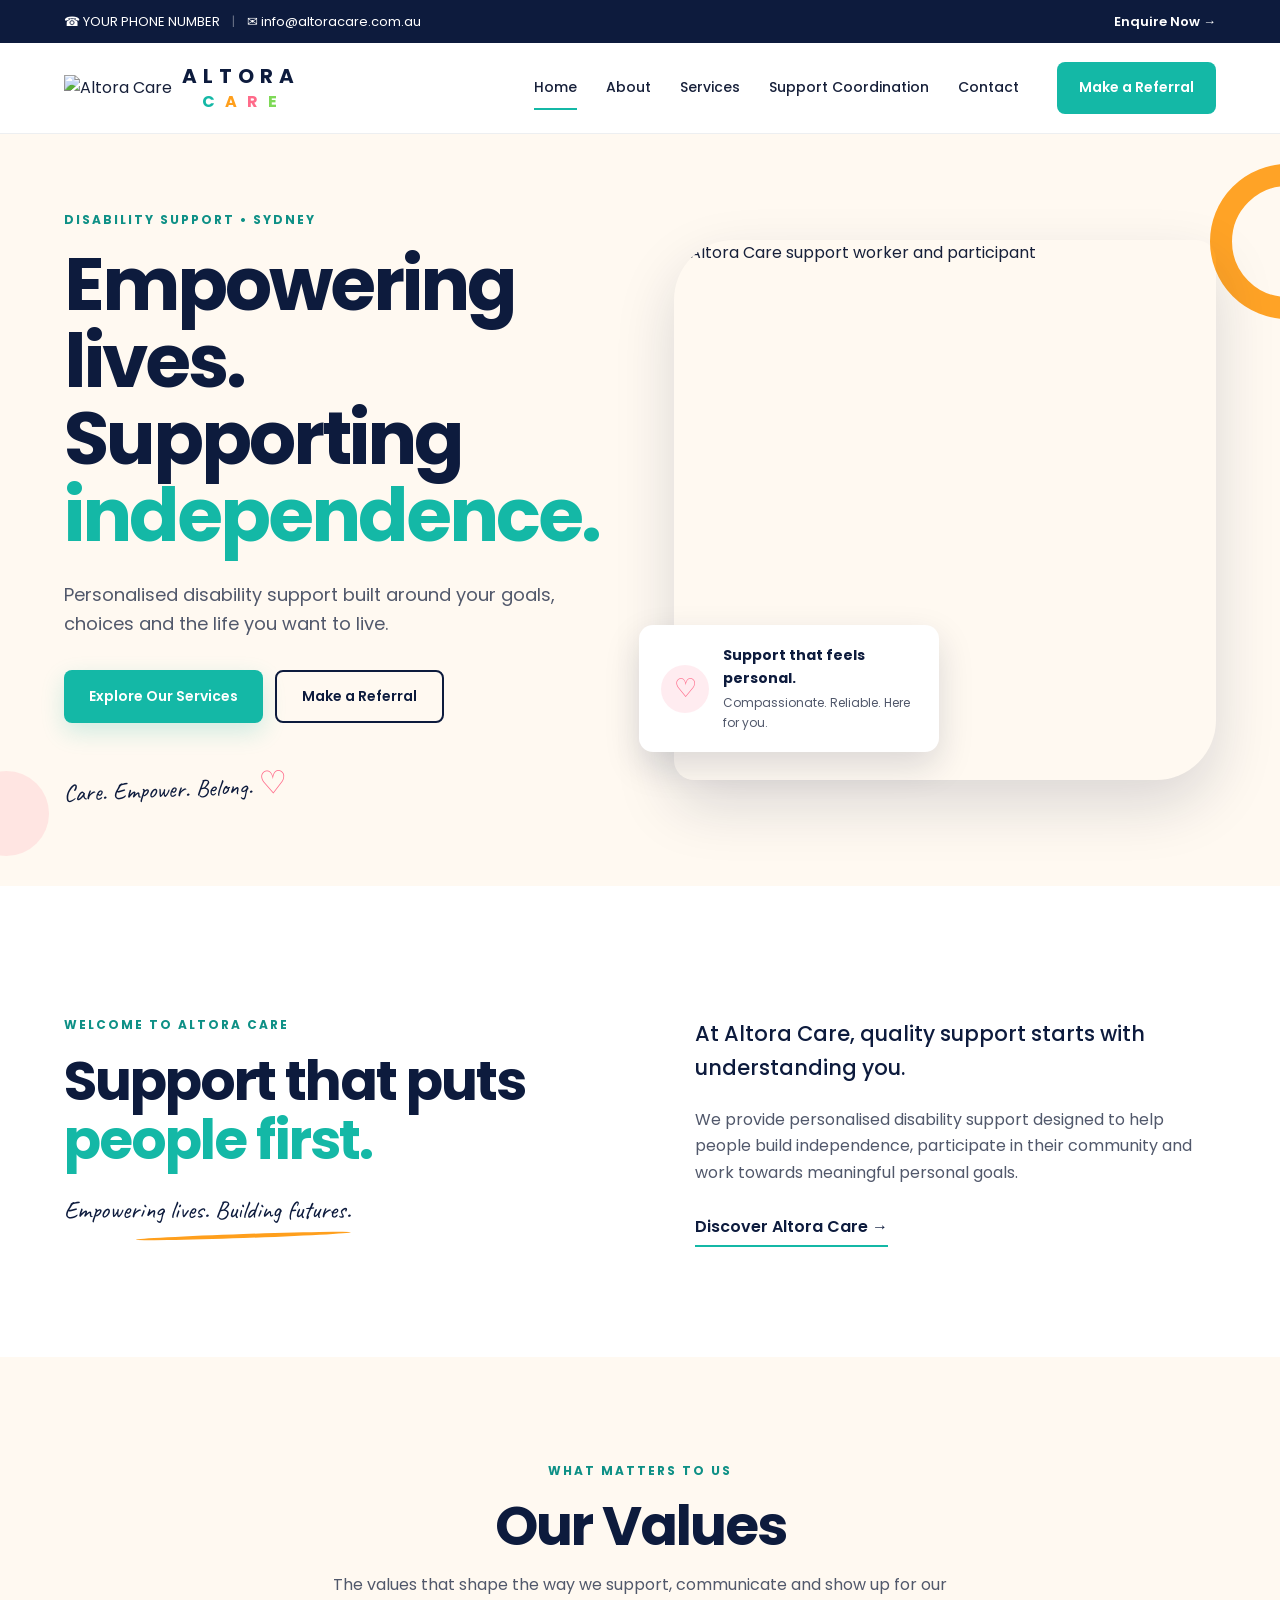
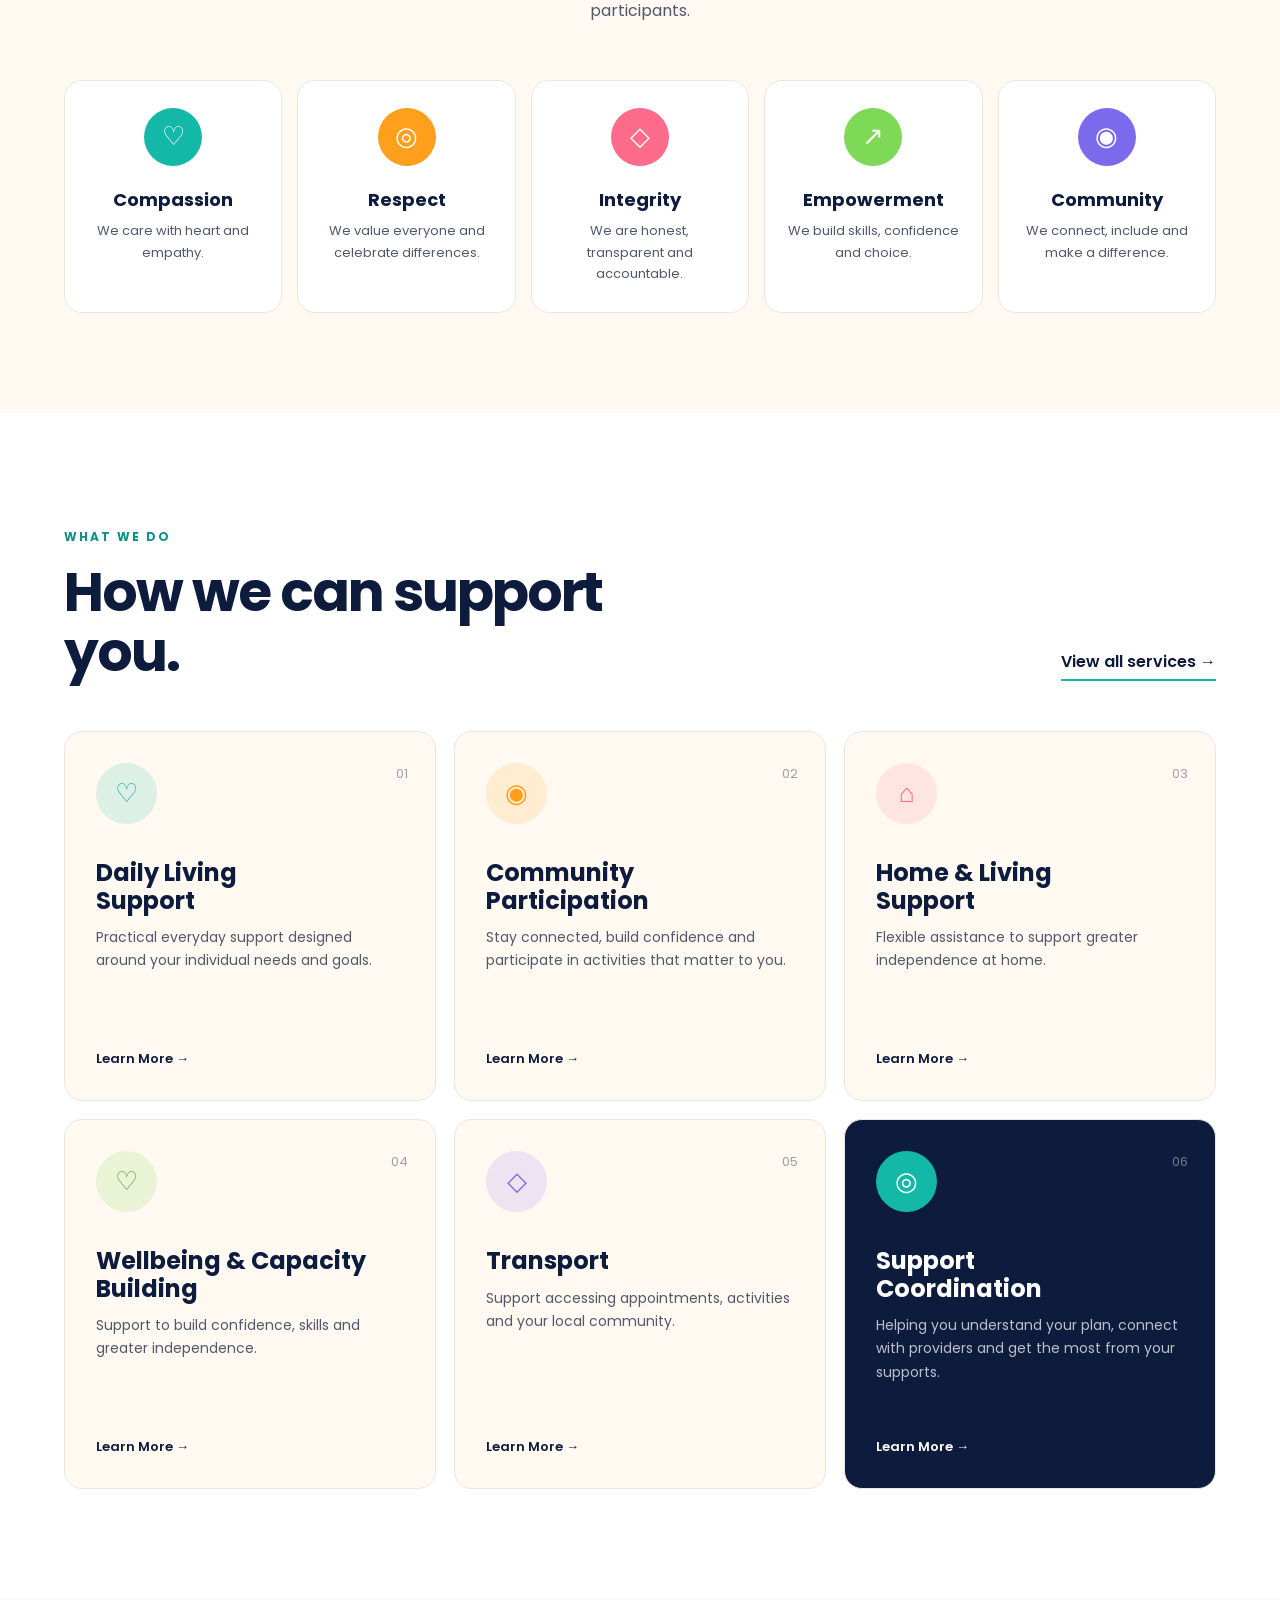
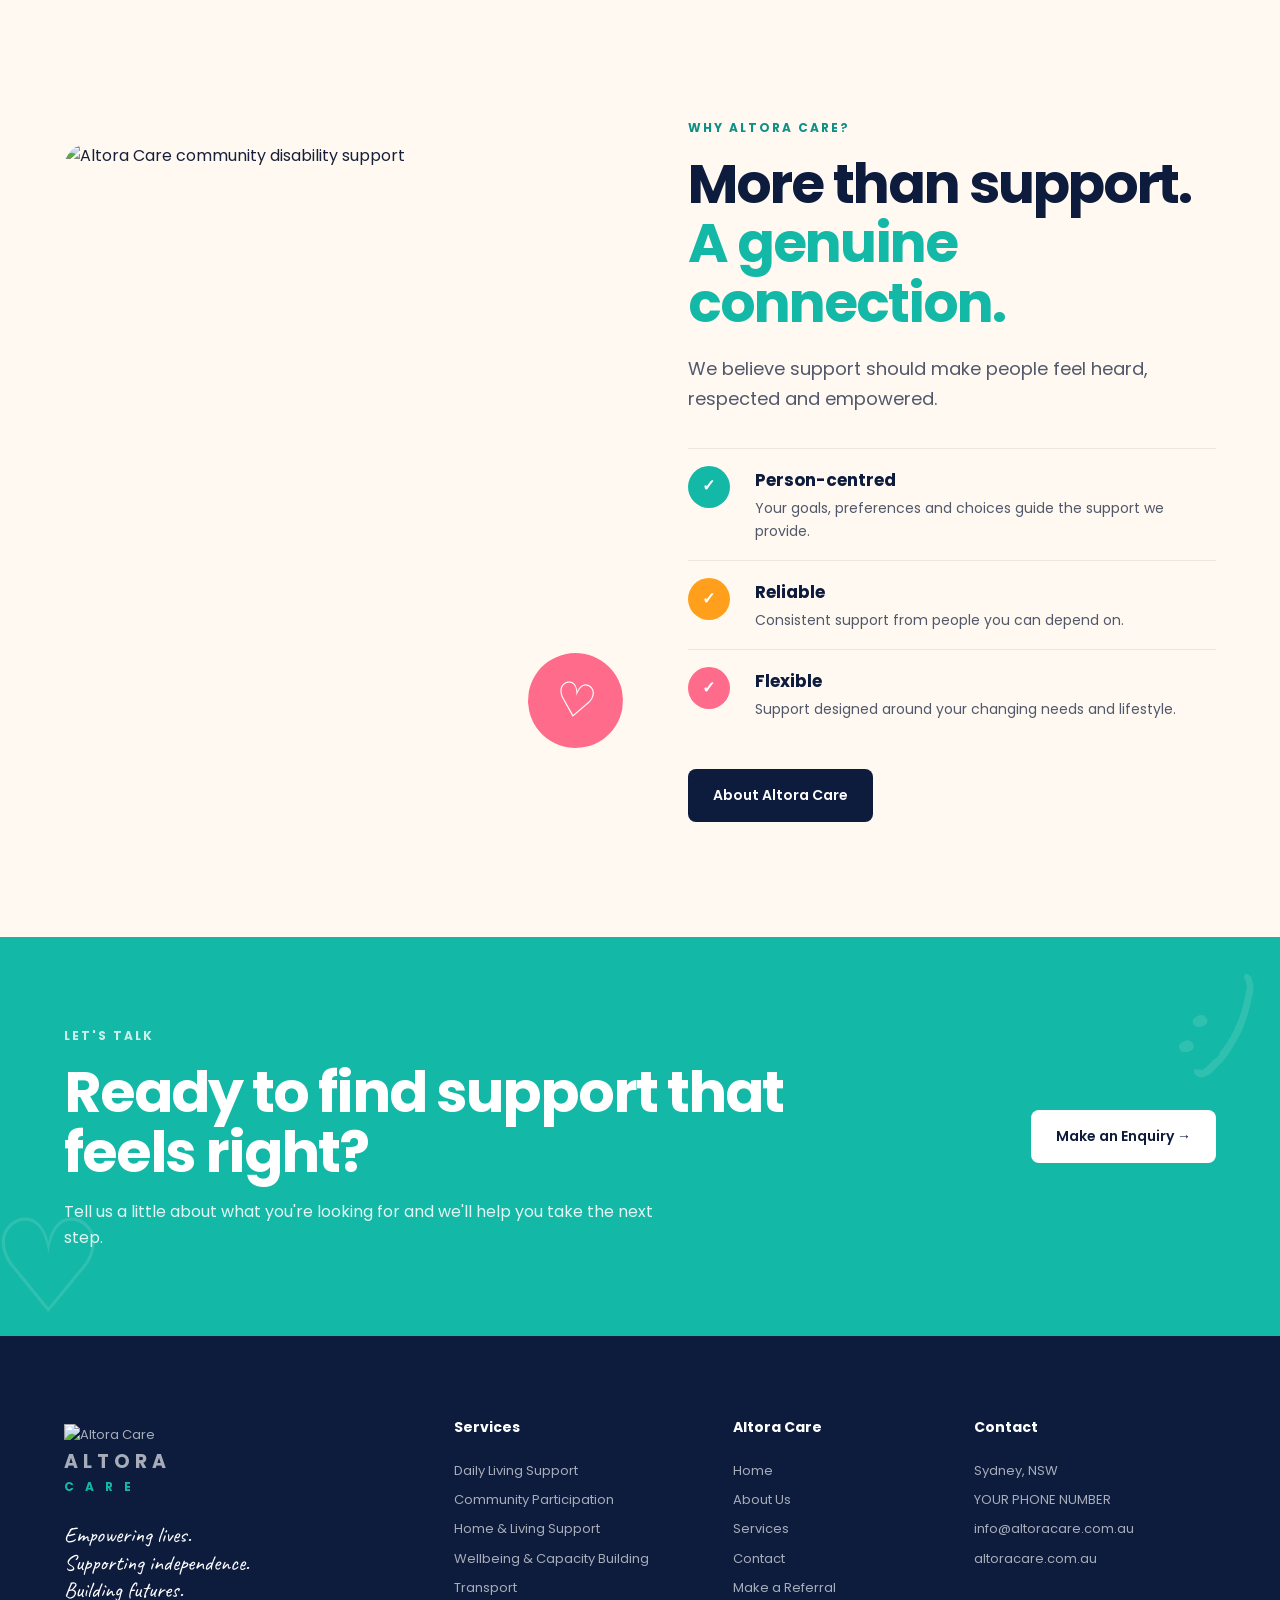
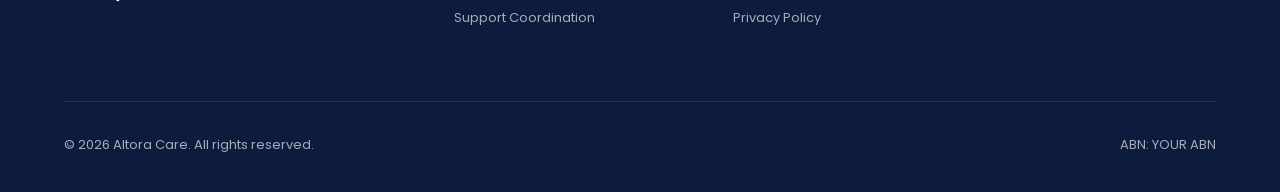
==== commit d916127a: "Refactor HTML structure and improve formatting" ====
--- a/index.html
+++ b/index.html
@@ -22,6 +22,7 @@
 
 <!-- TOP BAR -->
 <div class="topbar">
+
     <div class="container topbar-inner">
 
         <div class="top-contact">
@@ -43,6 +44,7 @@
         </a>
 
     </div>
+
 </div>
 
 
@@ -51,6 +53,7 @@
 
     <div class="container navigation">
 
+        <!-- REAL ALTORA LOGO -->
         <a href="index.html" class="brand">
 
             <img
@@ -61,7 +64,9 @@
 
             <div class="brand-text">
 
-                <strong>ALTORA</strong>
+                <strong>
+                    ALTORA
+                </strong>
 
                 <span>
                     <b>C</b>
@@ -75,6 +80,7 @@
         </a>
 
 
+        <!-- NAVIGATION -->
         <nav class="nav-links">
 
             <a class="active" href="index.html">
@@ -160,9 +166,11 @@
 
         <div class="hero-image-wrap">
 
-            <img src="images/hero.jpg"
-                 class="hero-image"
-                 alt="Altora Care support worker and participant">
+            <img
+                src="images/hero.jpg"
+                class="hero-image"
+                alt="Altora Care support worker and participant"
+            >
 
             <div class="hero-card">
 
@@ -171,13 +179,16 @@
                 </div>
 
                 <div>
+
                     <strong>
                         Support that feels personal.
                     </strong>
 
                     <p>
-                        Compassionate. Reliable. Here for you.
+                        Compassionate. Reliable.
+                        Here for you.
                     </p>
+
                 </div>
 
             </div>
@@ -226,7 +237,8 @@
                 towards meaningful personal goals.
             </p>
 
-            <a href="about.html" class="text-link">
+            <a href="about.html"
+               class="text-link">
                 Discover Altora Care →
             </a>
 
@@ -248,7 +260,9 @@
                 WHAT MATTERS TO US
             </span>
 
-            <h2>Our Values</h2>
+            <h2>
+                Our Values
+            </h2>
 
             <p>
                 The values that shape the way we support,
@@ -260,11 +274,16 @@
 
         <div class="values-grid">
 
+
             <div class="value-card teal">
 
-                <div class="value-icon">♡</div>
-
-                <h3>Compassion</h3>
+                <div class="value-icon">
+                    ♡
+                </div>
+
+                <h3>
+                    Compassion
+                </h3>
 
                 <p>
                     We care with heart and empathy.
@@ -275,9 +294,13 @@
 
             <div class="value-card orange">
 
-                <div class="value-icon">◎</div>
-
-                <h3>Respect</h3>
+                <div class="value-icon">
+                    ◎
+                </div>
+
+                <h3>
+                    Respect
+                </h3>
 
                 <p>
                     We value everyone and celebrate differences.
@@ -288,9 +311,13 @@
 
             <div class="value-card pink">
 
-                <div class="value-icon">◇</div>
-
-                <h3>Integrity</h3>
+                <div class="value-icon">
+                    ◇
+                </div>
+
+                <h3>
+                    Integrity
+                </h3>
 
                 <p>
                     We are honest, transparent and accountable.
@@ -301,9 +328,13 @@
 
             <div class="value-card green">
 
-                <div class="value-icon">↗</div>
-
-                <h3>Empowerment</h3>
+                <div class="value-icon">
+                    ↗
+                </div>
+
+                <h3>
+                    Empowerment
+                </h3>
 
                 <p>
                     We build skills, confidence and choice.
@@ -314,15 +345,20 @@
 
             <div class="value-card purple">
 
-                <div class="value-icon">◉</div>
-
-                <h3>Community</h3>
+                <div class="value-icon">
+                    ◉
+                </div>
+
+                <h3>
+                    Community
+                </h3>
 
                 <p>
                     We connect, include and make a difference.
                 </p>
 
             </div>
+
 
         </div>
 
@@ -350,7 +386,9 @@
 
             </div>
 
-            <a href="services.html" class="text-link">
+
+            <a href="services.html"
+               class="text-link">
                 View all services →
             </a>
 
@@ -358,6 +396,7 @@
 
 
         <div class="service-grid">
+
 
             <a href="services.html"
                class="service-card">
@@ -526,6 +565,7 @@
 
             </a>
 
+
         </div>
 
     </div>
@@ -540,8 +580,10 @@
 
         <div class="why-photo">
 
-            <img src="images/support.jpg"
-                 alt="Community disability support">
+            <img
+                src="images/support.jpg"
+                alt="Altora Care community disability support"
+            >
 
             <div class="photo-decoration">
                 ♡
@@ -569,6 +611,7 @@
 
             <div class="why-list">
 
+
                 <div class="why-item">
 
                     <div class="check teal-bg">
@@ -634,6 +677,7 @@
 
                 </div>
 
+
             </div>
 
 
@@ -659,6 +703,7 @@
     <div class="cta-decoration decoration-right">
         :)
     </div>
+
 
     <div class="container cta-content">
 
@@ -701,6 +746,7 @@
         <div class="footer-grid">
 
 
+            <!-- FOOTER LOGO -->
             <div class="footer-brand">
 
                 <a href="index.html"
@@ -719,10 +765,12 @@
                         </strong>
 
                         <span class="footer-care">
+
                             <b>C</b>
                             <b>A</b>
                             <b>R</b>
                             <b>E</b>
+
                         </span>
 
                     </div>
@@ -739,9 +787,12 @@
             </div>
 
 
+            <!-- SERVICES -->
             <div class="footer-column">
 
-                <h4>Services</h4>
+                <h4>
+                    Services
+                </h4>
 
                 <a href="services.html">
                     Daily Living Support
@@ -770,9 +821,12 @@
             </div>
 
 
+            <!-- ALTORA CARE LINKS -->
             <div class="footer-column">
 
-                <h4>Altora Care</h4>
+                <h4>
+                    Altora Care
+                </h4>
 
                 <a href="index.html">
                     Home
@@ -801,9 +855,12 @@
             </div>
 
 
+            <!-- CONTACT -->
             <div class="footer-column">
 
-                <h4>Contact</h4>
+                <h4>
+                    Contact
+                </h4>
 
                 <p>
                     Sydney, NSW
@@ -843,5 +900,6 @@
 
 </footer>
 
+
 </body>
 </html>
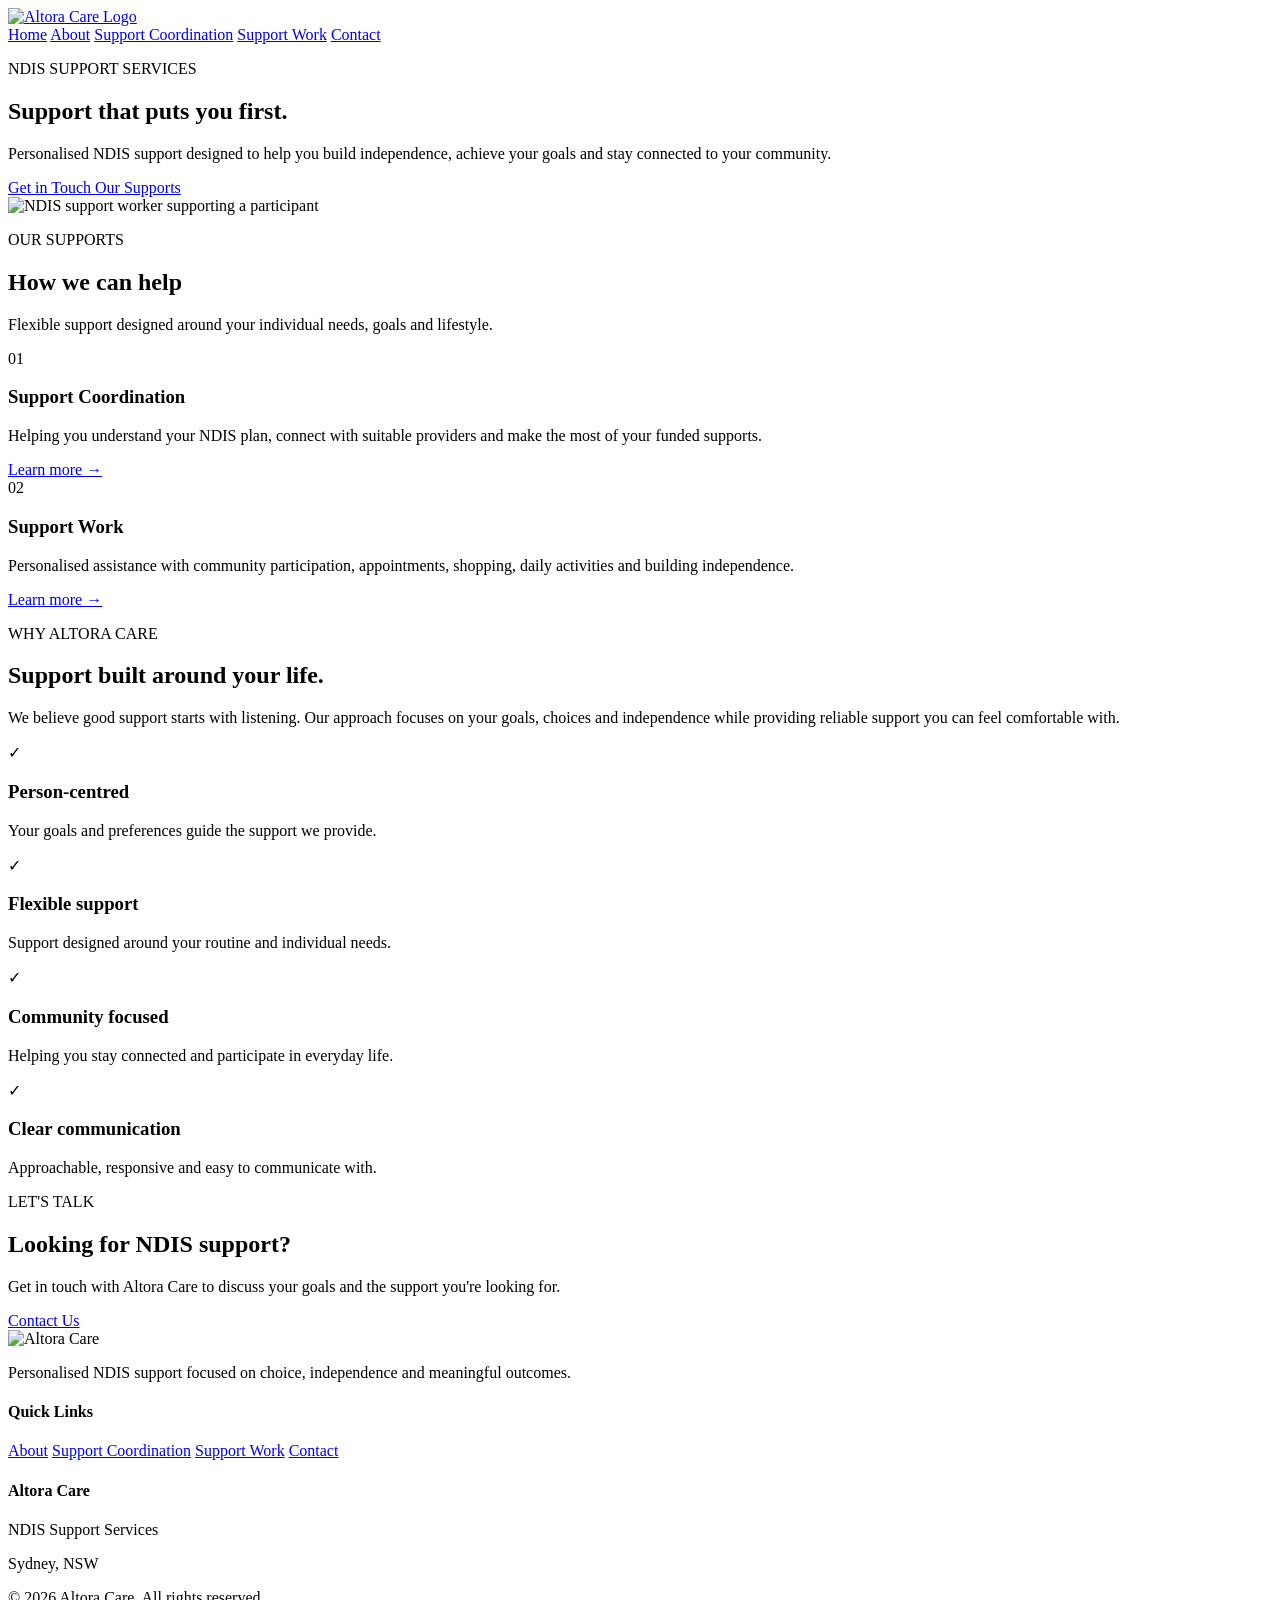
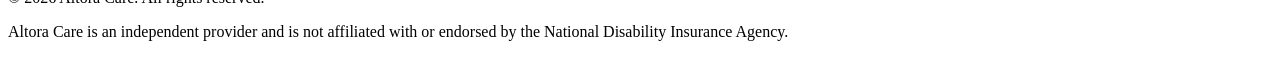
==== commit 9f059aed: "Revise index.html for NDIS focus and structure Updated the title and various text elements to reflec" ====
--- a/index.html
+++ b/index.html
@@ -1,905 +1,278 @@
 <!DOCTYPE html>
 <html lang="en">
 <head>
-    <meta charset="UTF-8">
-    <meta name="viewport" content="width=device-width, initial-scale=1.0">
-
-    <title>Altora Care | Disability Support Sydney</title>
-
-    <meta name="description"
-          content="Altora Care provides personalised disability support, community participation, daily living support and Support Coordination across Sydney.">
-
-    <link rel="preconnect" href="https://fonts.googleapis.com">
-    <link rel="preconnect" href="https://fonts.gstatic.com" crossorigin>
-
-    <link href="https://fonts.googleapis.com/css2?family=Caveat:wght@500;600&family=Poppins:wght@400;500;600;700&display=swap"
-          rel="stylesheet">
-
-    <link rel="stylesheet" href="css/style.css">
+  <meta charset="UTF-8">
+  <meta name="viewport" content="width=device-width, initial-scale=1.0">
+
+  <title>Altora Care | NDIS Support Services</title>
+
+  <link rel="stylesheet" href="style.css">
 </head>
 
 <body>
 
-<!-- TOP BAR -->
-<div class="topbar">
-
-    <div class="container topbar-inner">
-
-        <div class="top-contact">
-
-            <a href="tel:YOURNUMBER">
-                ☎ YOUR PHONE NUMBER
-            </a>
-
-            <span>|</span>
-
-            <a href="mailto:info@altoracare.com.au">
-                ✉ info@altoracare.com.au
-            </a>
-
-        </div>
-
-        <a href="contact.html" class="top-enquire">
-            Enquire Now →
+  <header class="site-header">
+    <div class="container nav-container">
+
+      <a href="index.html" class="logo-link">
+        <img src="images/altora-logo.png" alt="Altora Care Logo" class="logo">
+      </a>
+
+      <nav class="main-nav">
+        <a href="index.html">Home</a>
+        <a href="about.html">About</a>
+        <a href="support-coordination.html">Support Coordination</a>
+        <a href="support-work.html">Support Work</a>
+        <a href="contact.html" class="nav-button">Contact</a>
+      </nav>
+
+    </div>
+  </header>
+
+
+  <main>
+
+    <!-- HERO SECTION -->
+    <section class="hero">
+      <div class="container hero-grid">
+
+        <div class="hero-content">
+
+          <p class="eyebrow">NDIS SUPPORT SERVICES</p>
+
+          <h1>
+            Support that puts
+            <span>you first.</span>
+          </h1>
+
+          <p class="hero-text">
+            Personalised NDIS support designed to help you build independence,
+            achieve your goals and stay connected to your community.
+          </p>
+
+          <div class="hero-buttons">
+            <a href="contact.html" class="button primary-button">
+              Get in Touch
+            </a>
+
+            <a href="#supports" class="button secondary-button">
+              Our Supports
+            </a>
+          </div>
+
+        </div>
+
+
+        <div class="hero-image-container">
+          <img
+            src="images/hero.jpg"
+            alt="NDIS support worker supporting a participant"
+            class="hero-image"
+          >
+        </div>
+
+      </div>
+    </section>
+
+
+    <!-- SERVICES -->
+    <section class="services" id="supports">
+
+      <div class="container">
+
+        <div class="section-heading">
+          <p class="eyebrow">OUR SUPPORTS</p>
+          <h2>How we can help</h2>
+
+          <p>
+            Flexible support designed around your individual needs,
+            goals and lifestyle.
+          </p>
+        </div>
+
+
+        <div class="service-grid">
+
+          <div class="service-card">
+            <div class="service-icon">01</div>
+
+            <h3>Support Coordination</h3>
+
+            <p>
+              Helping you understand your NDIS plan, connect with suitable
+              providers and make the most of your funded supports.
+            </p>
+
+            <a href="support-coordination.html">
+              Learn more →
+            </a>
+          </div>
+
+
+          <div class="service-card">
+            <div class="service-icon">02</div>
+
+            <h3>Support Work</h3>
+
+            <p>
+              Personalised assistance with community participation,
+              appointments, shopping, daily activities and building independence.
+            </p>
+
+            <a href="support-work.html">
+              Learn more →
+            </a>
+          </div>
+
+        </div>
+
+      </div>
+    </section>
+
+
+    <!-- WHY ALTORA -->
+    <section class="why-altora">
+
+      <div class="container why-grid">
+
+        <div>
+          <p class="eyebrow">WHY ALTORA CARE</p>
+
+          <h2>
+            Support built around
+            your life.
+          </h2>
+
+          <p class="why-description">
+            We believe good support starts with listening. Our approach focuses
+            on your goals, choices and independence while providing reliable
+            support you can feel comfortable with.
+          </p>
+        </div>
+
+
+        <div class="benefits">
+
+          <div class="benefit">
+            <span>✓</span>
+
+            <div>
+              <h3>Person-centred</h3>
+              <p>Your goals and preferences guide the support we provide.</p>
+            </div>
+          </div>
+
+
+          <div class="benefit">
+            <span>✓</span>
+
+            <div>
+              <h3>Flexible support</h3>
+              <p>Support designed around your routine and individual needs.</p>
+            </div>
+          </div>
+
+
+          <div class="benefit">
+            <span>✓</span>
+
+            <div>
+              <h3>Community focused</h3>
+              <p>Helping you stay connected and participate in everyday life.</p>
+            </div>
+          </div>
+
+
+          <div class="benefit">
+            <span>✓</span>
+
+            <div>
+              <h3>Clear communication</h3>
+              <p>Approachable, responsive and easy to communicate with.</p>
+            </div>
+          </div>
+
+        </div>
+
+      </div>
+    </section>
+
+
+    <!-- CONTACT CTA -->
+    <section class="cta">
+
+      <div class="container cta-box">
+
+        <div>
+          <p class="eyebrow light">LET'S TALK</p>
+
+          <h2>Looking for NDIS support?</h2>
+
+          <p>
+            Get in touch with Altora Care to discuss your goals
+            and the support you're looking for.
+          </p>
+        </div>
+
+        <a href="contact.html" class="button white-button">
+          Contact Us
         </a>
 
+      </div>
+
+    </section>
+
+  </main>
+
+
+  <footer class="site-footer">
+
+    <div class="container footer-grid">
+
+      <div>
+        <img
+          src="images/altora-logo.png"
+          alt="Altora Care"
+          class="footer-logo"
+        >
+
+        <p>
+          Personalised NDIS support focused on choice,
+          independence and meaningful outcomes.
+        </p>
+      </div>
+
+
+      <div>
+        <h4>Quick Links</h4>
+
+        <a href="about.html">About</a>
+        <a href="support-coordination.html">Support Coordination</a>
+        <a href="support-work.html">Support Work</a>
+        <a href="contact.html">Contact</a>
+      </div>
+
+
+      <div>
+        <h4>Altora Care</h4>
+
+        <p>NDIS Support Services</p>
+        <p>Sydney, NSW</p>
+      </div>
+
     </div>
 
-</div>
-
-
-<!-- HEADER -->
-<header class="header">
-
-    <div class="container navigation">
-
-        <!-- REAL ALTORA LOGO -->
-        <a href="index.html" class="brand">
-
-            <img
-                src="images/altora-logo.png"
-                alt="Altora Care"
-                class="altora-logo"
-            >
-
-            <div class="brand-text">
-
-                <strong>
-                    ALTORA
-                </strong>
-
-                <span>
-                    <b>C</b>
-                    <b>A</b>
-                    <b>R</b>
-                    <b>E</b>
-                </span>
-
-            </div>
-
-        </a>
-
-
-        <!-- NAVIGATION -->
-        <nav class="nav-links">
-
-            <a class="active" href="index.html">
-                Home
-            </a>
-
-            <a href="about.html">
-                About
-            </a>
-
-            <a href="services.html">
-                Services
-            </a>
-
-            <a href="support-coordination.html">
-                Support Coordination
-            </a>
-
-            <a href="contact.html">
-                Contact
-            </a>
-
-        </nav>
-
-
-        <a href="contact.html" class="nav-cta">
-            Make a Referral
-        </a>
-
+
+    <div class="container footer-bottom">
+      <p>© 2026 Altora Care. All rights reserved.</p>
+
+      <p>
+        Altora Care is an independent provider and is not affiliated with
+        or endorsed by the National Disability Insurance Agency.
+      </p>
     </div>
 
-</header>
-
-
-<main>
-
-<!-- HERO -->
-<section class="hero">
-
-    <div class="hero-shape hero-shape-orange"></div>
-    <div class="hero-shape hero-shape-pink"></div>
-
-    <div class="container hero-grid">
-
-        <div class="hero-content">
-
-            <div class="eyebrow">
-                DISABILITY SUPPORT • SYDNEY
-            </div>
-
-            <h1>
-                Empowering lives.<br>
-                Supporting
-                <span>independence.</span>
-            </h1>
-
-            <p class="hero-text">
-                Personalised disability support built around
-                your goals, choices and the life you want to live.
-            </p>
-
-            <div class="hero-actions">
-
-                <a href="services.html"
-                   class="button button-primary">
-                    Explore Our Services
-                </a>
-
-                <a href="contact.html"
-                   class="button button-secondary">
-                    Make a Referral
-                </a>
-
-            </div>
-
-            <div class="hero-note">
-                Care. Empower. Belong.
-                <span>♡</span>
-            </div>
-
-        </div>
-
-
-        <div class="hero-image-wrap">
-
-            <img
-                src="images/hero.jpg"
-                class="hero-image"
-                alt="Altora Care support worker and participant"
-            >
-
-            <div class="hero-card">
-
-                <div class="mini-heart">
-                    ♡
-                </div>
-
-                <div>
-
-                    <strong>
-                        Support that feels personal.
-                    </strong>
-
-                    <p>
-                        Compassionate. Reliable.
-                        Here for you.
-                    </p>
-
-                </div>
-
-            </div>
-
-        </div>
-
-    </div>
-
-</section>
-
-
-<!-- INTRO -->
-<section class="intro section">
-
-    <div class="container intro-grid">
-
-        <div class="intro-title">
-
-            <span class="section-label">
-                WELCOME TO ALTORA CARE
-            </span>
-
-            <h2>
-                Support that puts
-                <span>people first.</span>
-            </h2>
-
-            <div class="scribble">
-                Empowering lives. Building futures.
-            </div>
-
-        </div>
-
-
-        <div class="intro-copy">
-
-            <p class="large-copy">
-                At Altora Care, quality support starts
-                with understanding you.
-            </p>
-
-            <p>
-                We provide personalised disability support
-                designed to help people build independence,
-                participate in their community and work
-                towards meaningful personal goals.
-            </p>
-
-            <a href="about.html"
-               class="text-link">
-                Discover Altora Care →
-            </a>
-
-        </div>
-
-    </div>
-
-</section>
-
-
-<!-- VALUES -->
-<section class="values">
-
-    <div class="container">
-
-        <div class="section-heading centered">
-
-            <span class="section-label">
-                WHAT MATTERS TO US
-            </span>
-
-            <h2>
-                Our Values
-            </h2>
-
-            <p>
-                The values that shape the way we support,
-                communicate and show up for our participants.
-            </p>
-
-        </div>
-
-
-        <div class="values-grid">
-
-
-            <div class="value-card teal">
-
-                <div class="value-icon">
-                    ♡
-                </div>
-
-                <h3>
-                    Compassion
-                </h3>
-
-                <p>
-                    We care with heart and empathy.
-                </p>
-
-            </div>
-
-
-            <div class="value-card orange">
-
-                <div class="value-icon">
-                    ◎
-                </div>
-
-                <h3>
-                    Respect
-                </h3>
-
-                <p>
-                    We value everyone and celebrate differences.
-                </p>
-
-            </div>
-
-
-            <div class="value-card pink">
-
-                <div class="value-icon">
-                    ◇
-                </div>
-
-                <h3>
-                    Integrity
-                </h3>
-
-                <p>
-                    We are honest, transparent and accountable.
-                </p>
-
-            </div>
-
-
-            <div class="value-card green">
-
-                <div class="value-icon">
-                    ↗
-                </div>
-
-                <h3>
-                    Empowerment
-                </h3>
-
-                <p>
-                    We build skills, confidence and choice.
-                </p>
-
-            </div>
-
-
-            <div class="value-card purple">
-
-                <div class="value-icon">
-                    ◉
-                </div>
-
-                <h3>
-                    Community
-                </h3>
-
-                <p>
-                    We connect, include and make a difference.
-                </p>
-
-            </div>
-
-
-        </div>
-
-    </div>
-
-</section>
-
-
-<!-- SERVICES -->
-<section class="services section">
-
-    <div class="container">
-
-        <div class="section-heading services-heading">
-
-            <div>
-
-                <span class="section-label">
-                    WHAT WE DO
-                </span>
-
-                <h2>
-                    How we can support you.
-                </h2>
-
-            </div>
-
-
-            <a href="services.html"
-               class="text-link">
-                View all services →
-            </a>
-
-        </div>
-
-
-        <div class="service-grid">
-
-
-            <a href="services.html"
-               class="service-card">
-
-                <div class="service-icon service-teal">
-                    ♡
-                </div>
-
-                <div class="service-number">
-                    01
-                </div>
-
-                <h3>
-                    Daily Living<br>
-                    Support
-                </h3>
-
-                <p>
-                    Practical everyday support designed
-                    around your individual needs and goals.
-                </p>
-
-                <span class="learn">
-                    Learn More →
-                </span>
-
-            </a>
-
-
-            <a href="services.html"
-               class="service-card">
-
-                <div class="service-icon service-orange">
-                    ◉
-                </div>
-
-                <div class="service-number">
-                    02
-                </div>
-
-                <h3>
-                    Community<br>
-                    Participation
-                </h3>
-
-                <p>
-                    Stay connected, build confidence and
-                    participate in activities that matter to you.
-                </p>
-
-                <span class="learn">
-                    Learn More →
-                </span>
-
-            </a>
-
-
-            <a href="services.html"
-               class="service-card">
-
-                <div class="service-icon service-pink">
-                    ⌂
-                </div>
-
-                <div class="service-number">
-                    03
-                </div>
-
-                <h3>
-                    Home & Living<br>
-                    Support
-                </h3>
-
-                <p>
-                    Flexible assistance to support greater
-                    independence at home.
-                </p>
-
-                <span class="learn">
-                    Learn More →
-                </span>
-
-            </a>
-
-
-            <a href="services.html"
-               class="service-card">
-
-                <div class="service-icon service-green">
-                    ♡
-                </div>
-
-                <div class="service-number">
-                    04
-                </div>
-
-                <h3>
-                    Wellbeing &
-                    Capacity Building
-                </h3>
-
-                <p>
-                    Support to build confidence, skills
-                    and greater independence.
-                </p>
-
-                <span class="learn">
-                    Learn More →
-                </span>
-
-            </a>
-
-
-            <a href="services.html"
-               class="service-card">
-
-                <div class="service-icon service-purple">
-                    ◇
-                </div>
-
-                <div class="service-number">
-                    05
-                </div>
-
-                <h3>
-                    Transport
-                </h3>
-
-                <p>
-                    Support accessing appointments,
-                    activities and your local community.
-                </p>
-
-                <span class="learn">
-                    Learn More →
-                </span>
-
-            </a>
-
-
-            <a href="support-coordination.html"
-               class="service-card featured-service">
-
-                <div class="service-icon featured-icon">
-                    ◎
-                </div>
-
-                <div class="service-number">
-                    06
-                </div>
-
-                <h3>
-                    Support<br>
-                    Coordination
-                </h3>
-
-                <p>
-                    Helping you understand your plan,
-                    connect with providers and get the most
-                    from your supports.
-                </p>
-
-                <span class="learn">
-                    Learn More →
-                </span>
-
-            </a>
-
-
-        </div>
-
-    </div>
-
-</section>
-
-
-<!-- WHY ALTORA -->
-<section class="why-altora">
-
-    <div class="container why-grid">
-
-        <div class="why-photo">
-
-            <img
-                src="images/support.jpg"
-                alt="Altora Care community disability support"
-            >
-
-            <div class="photo-decoration">
-                ♡
-            </div>
-
-        </div>
-
-
-        <div class="why-copy">
-
-            <span class="section-label">
-                WHY ALTORA CARE?
-            </span>
-
-            <h2>
-                More than support.
-                <span>A genuine connection.</span>
-            </h2>
-
-            <p class="why-lead">
-                We believe support should make people feel
-                heard, respected and empowered.
-            </p>
-
-
-            <div class="why-list">
-
-
-                <div class="why-item">
-
-                    <div class="check teal-bg">
-                        ✓
-                    </div>
-
-                    <div>
-
-                        <h3>
-                            Person-centred
-                        </h3>
-
-                        <p>
-                            Your goals, preferences and choices
-                            guide the support we provide.
-                        </p>
-
-                    </div>
-
-                </div>
-
-
-                <div class="why-item">
-
-                    <div class="check orange-bg">
-                        ✓
-                    </div>
-
-                    <div>
-
-                        <h3>
-                            Reliable
-                        </h3>
-
-                        <p>
-                            Consistent support from people
-                            you can depend on.
-                        </p>
-
-                    </div>
-
-                </div>
-
-
-                <div class="why-item">
-
-                    <div class="check pink-bg">
-                        ✓
-                    </div>
-
-                    <div>
-
-                        <h3>
-                            Flexible
-                        </h3>
-
-                        <p>
-                            Support designed around your
-                            changing needs and lifestyle.
-                        </p>
-
-                    </div>
-
-                </div>
-
-
-            </div>
-
-
-            <a href="about.html"
-               class="button button-navy">
-                About Altora Care
-            </a>
-
-        </div>
-
-    </div>
-
-</section>
-
-
-<!-- CTA -->
-<section class="cta">
-
-    <div class="cta-decoration decoration-left">
-        ♡
-    </div>
-
-    <div class="cta-decoration decoration-right">
-        :)
-    </div>
-
-
-    <div class="container cta-content">
-
-        <div>
-
-            <span class="section-label light-label">
-                LET'S TALK
-            </span>
-
-            <h2>
-                Ready to find support
-                that feels right?
-            </h2>
-
-            <p>
-                Tell us a little about what you're looking for
-                and we'll help you take the next step.
-            </p>
-
-        </div>
-
-
-        <a href="contact.html"
-           class="button button-white">
-            Make an Enquiry →
-        </a>
-
-    </div>
-
-</section>
-
-</main>
-
-
-<!-- FOOTER -->
-<footer class="footer">
-
-    <div class="container">
-
-        <div class="footer-grid">
-
-
-            <!-- FOOTER LOGO -->
-            <div class="footer-brand">
-
-                <a href="index.html"
-                   class="footer-altora">
-
-                    <img
-                        src="images/altora-logo.png"
-                        alt="Altora Care"
-                        class="footer-logo-image"
-                    >
-
-                    <div class="footer-logo-text">
-
-                        <strong>
-                            ALTORA
-                        </strong>
-
-                        <span class="footer-care">
-
-                            <b>C</b>
-                            <b>A</b>
-                            <b>R</b>
-                            <b>E</b>
-
-                        </span>
-
-                    </div>
-
-                </a>
-
-
-                <p class="footer-message">
-                    Empowering lives.<br>
-                    Supporting independence.<br>
-                    Building futures.
-                </p>
-
-            </div>
-
-
-            <!-- SERVICES -->
-            <div class="footer-column">
-
-                <h4>
-                    Services
-                </h4>
-
-                <a href="services.html">
-                    Daily Living Support
-                </a>
-
-                <a href="services.html">
-                    Community Participation
-                </a>
-
-                <a href="services.html">
-                    Home & Living Support
-                </a>
-
-                <a href="services.html">
-                    Wellbeing & Capacity Building
-                </a>
-
-                <a href="services.html">
-                    Transport
-                </a>
-
-                <a href="support-coordination.html">
-                    Support Coordination
-                </a>
-
-            </div>
-
-
-            <!-- ALTORA CARE LINKS -->
-            <div class="footer-column">
-
-                <h4>
-                    Altora Care
-                </h4>
-
-                <a href="index.html">
-                    Home
-                </a>
-
-                <a href="about.html">
-                    About Us
-                </a>
-
-                <a href="services.html">
-                    Services
-                </a>
-
-                <a href="contact.html">
-                    Contact
-                </a>
-
-                <a href="contact.html">
-                    Make a Referral
-                </a>
-
-                <a href="privacy.html">
-                    Privacy Policy
-                </a>
-
-            </div>
-
-
-            <!-- CONTACT -->
-            <div class="footer-column">
-
-                <h4>
-                    Contact
-                </h4>
-
-                <p>
-                    Sydney, NSW
-                </p>
-
-                <a href="tel:YOURNUMBER">
-                    YOUR PHONE NUMBER
-                </a>
-
-                <a href="mailto:info@altoracare.com.au">
-                    info@altoracare.com.au
-                </a>
-
-                <a href="https://altoracare.com.au">
-                    altoracare.com.au
-                </a>
-
-            </div>
-
-        </div>
-
-
-        <div class="footer-bottom">
-
-            <p>
-                © 2026 Altora Care.
-                All rights reserved.
-            </p>
-
-            <p>
-                ABN: YOUR ABN
-            </p>
-
-        </div>
-
-    </div>
-
-</footer>
-
+  </footer>
 
 </body>
 </html>
